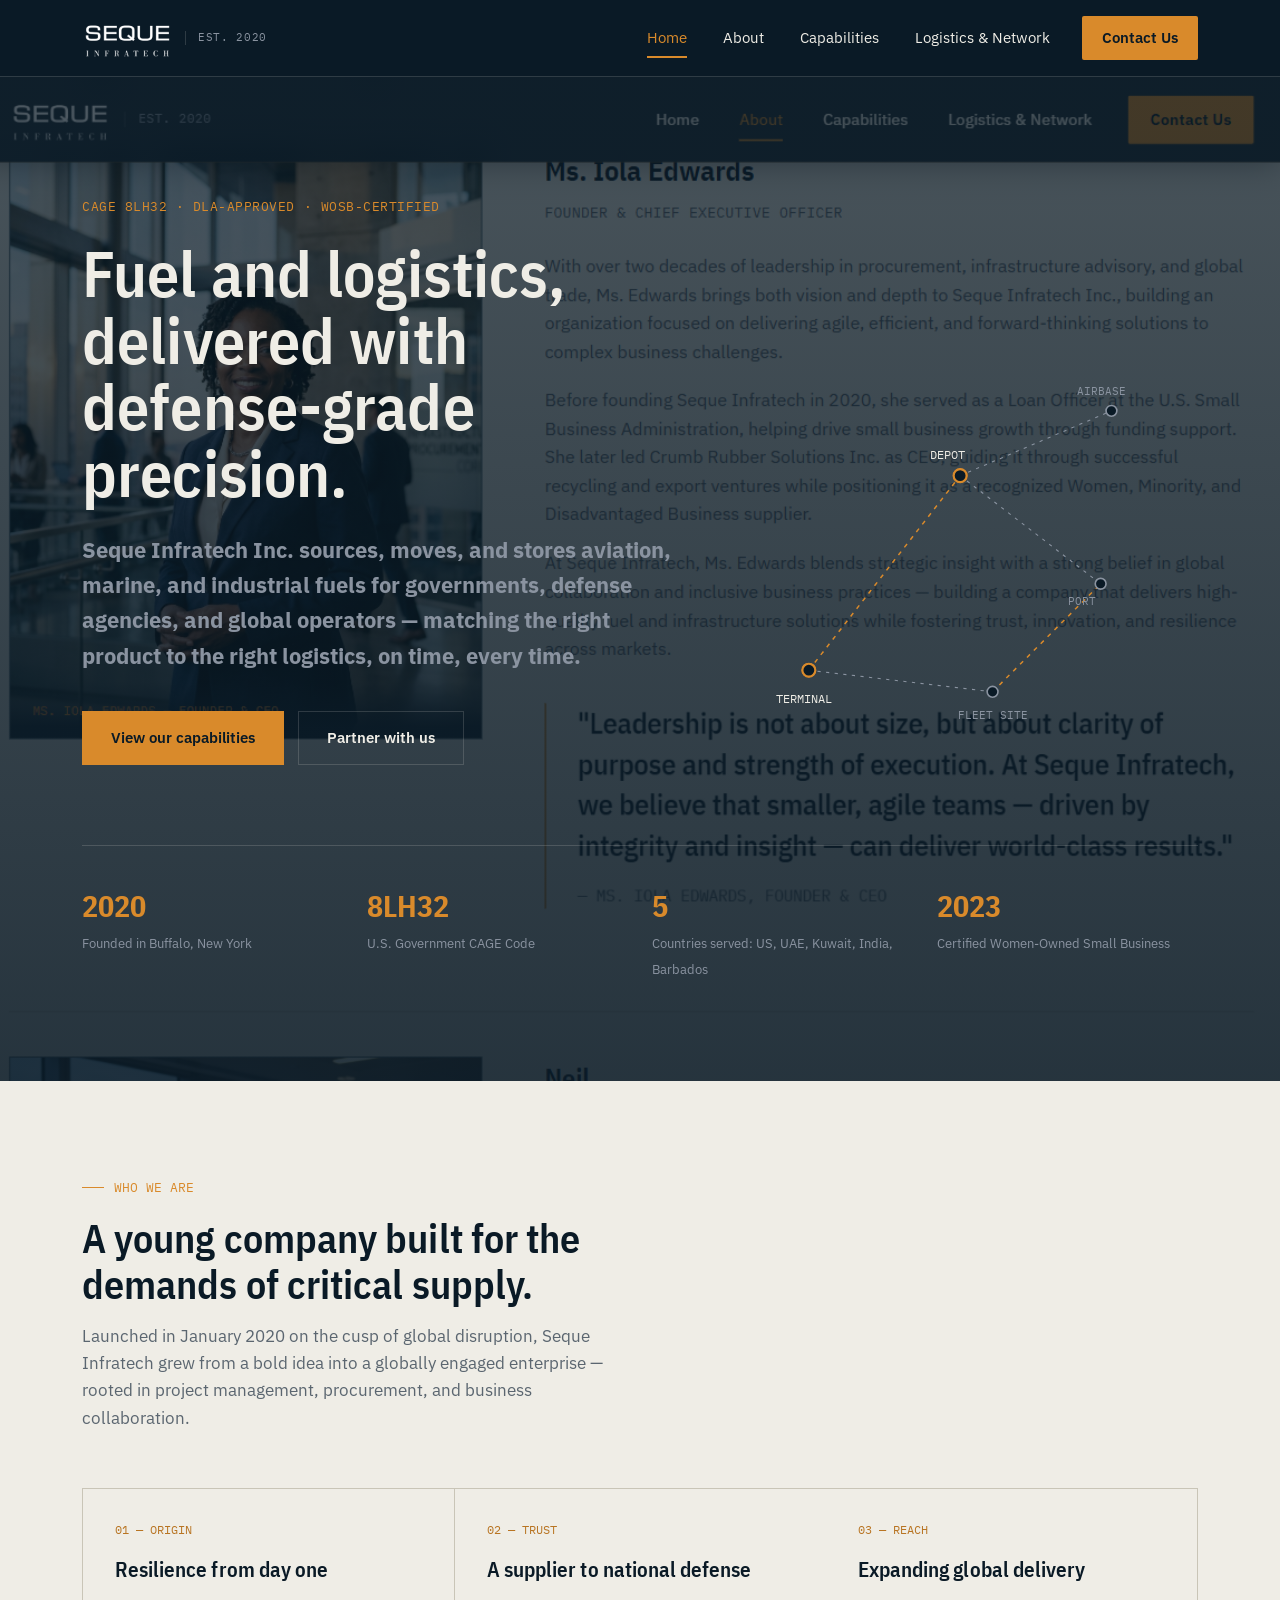
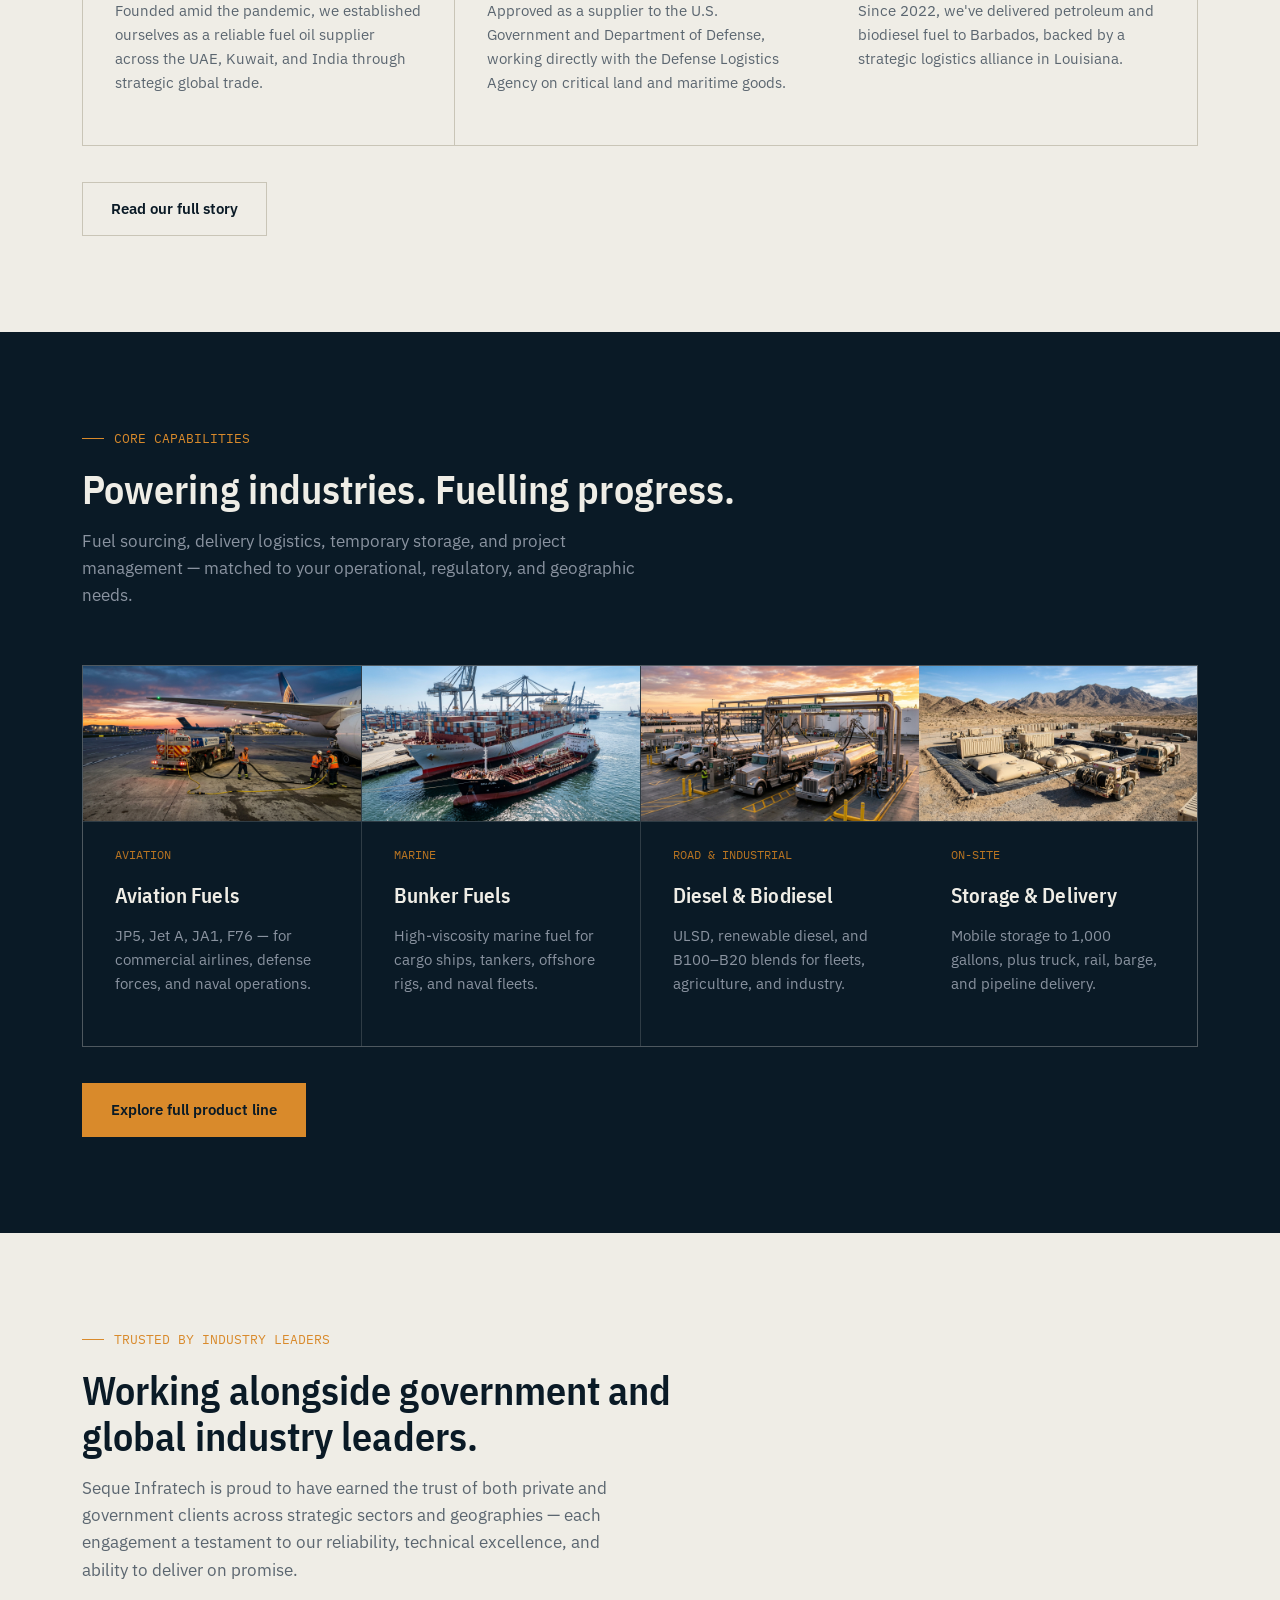
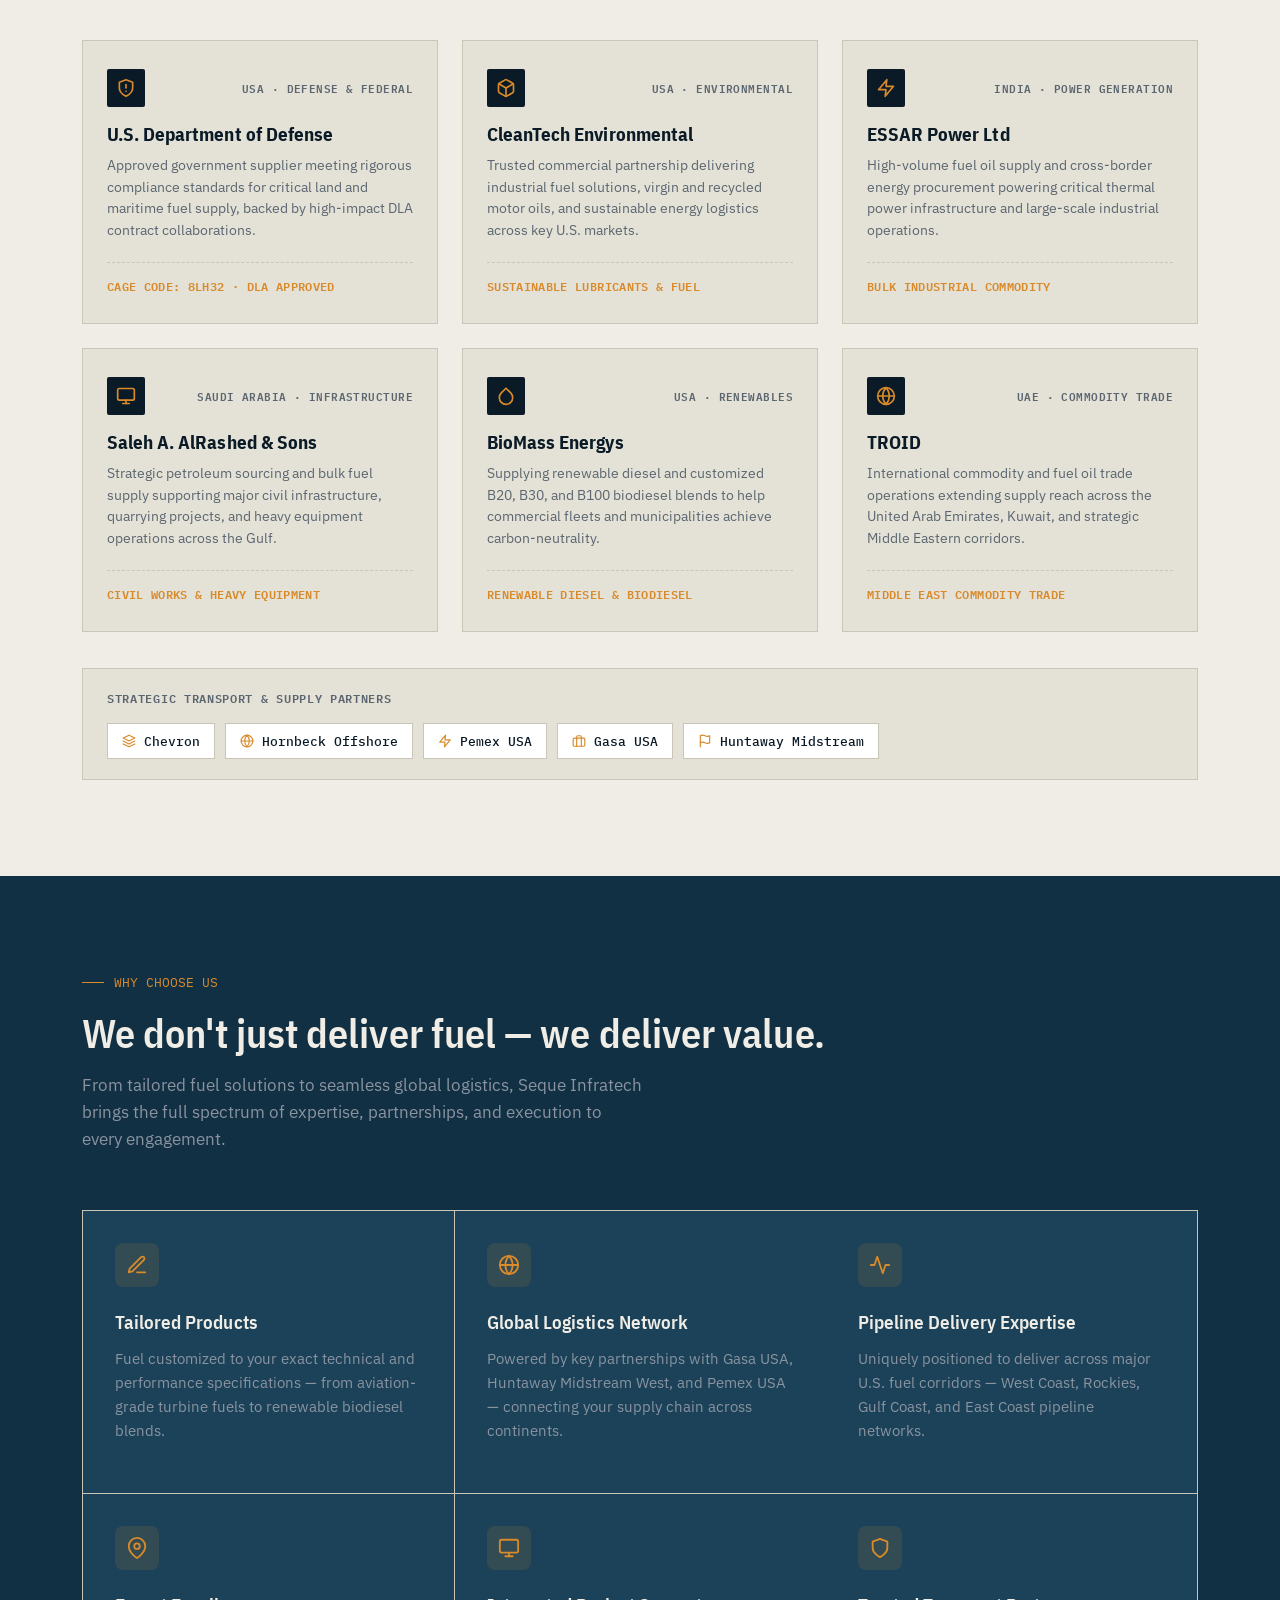
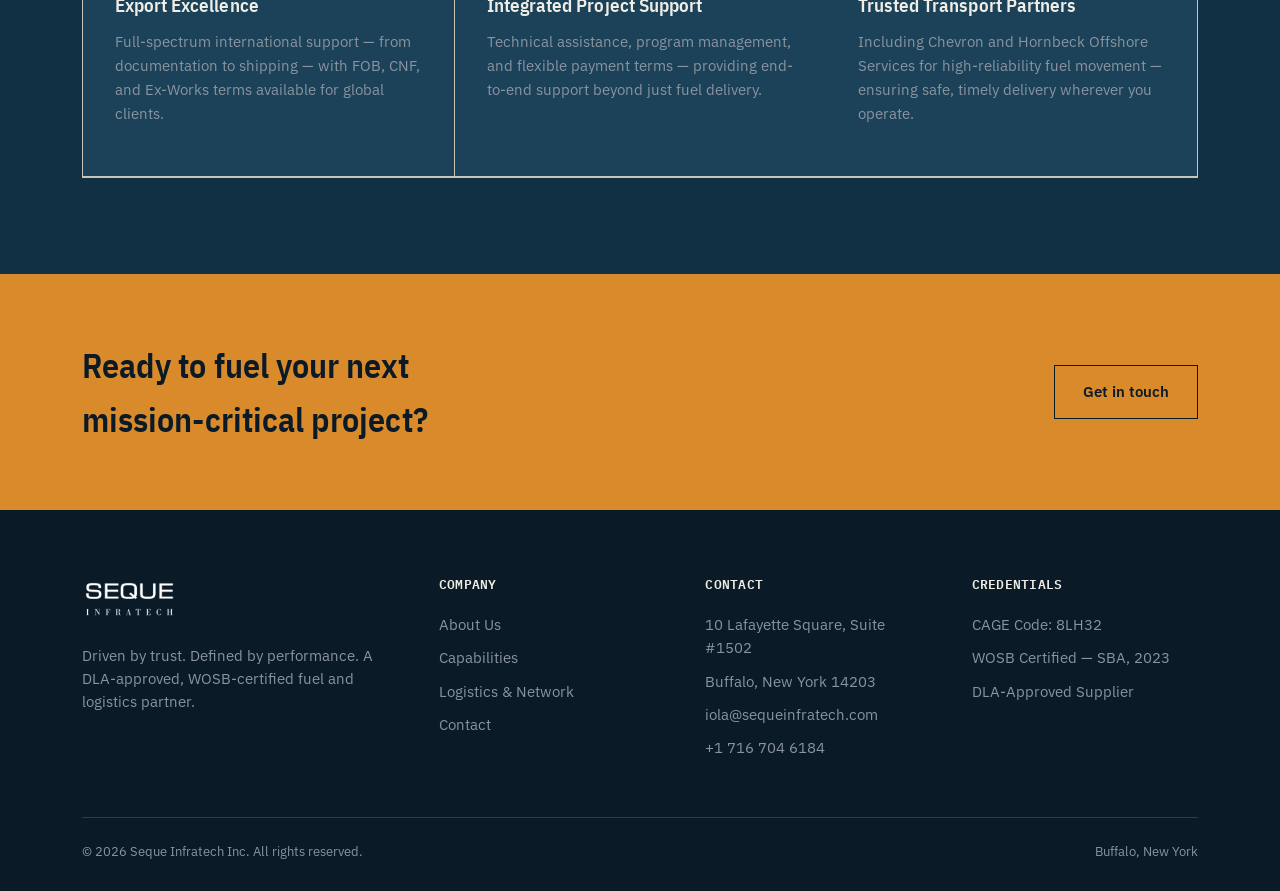
==== index.html @ 771eff85 "Enable audio on hero video by removing muted attribute" ====
<!DOCTYPE html>
<html lang="en">
<head>
<meta charset="UTF-8">
<meta name="viewport" content="width=device-width, initial-scale=1">
<title>Seque Infratech Inc. — Fuel, Logistics &amp; Infrastructure Solutions</title>
<meta name="description" content="Seque Infratech Inc. is a DLA-approved, WOSB-certified supplier of aviation, marine, and industrial fuel solutions with global delivery logistics.">
<link rel="preconnect" href="https://fonts.googleapis.com">
<link rel="preconnect" href="https://fonts.gstatic.com" crossorigin>
<link href="https://fonts.googleapis.com/css2?family=IBM+Plex+Sans:wght@400;500;600;700&family=IBM+Plex+Sans+Condensed:wght@500;600;700&family=IBM+Plex+Mono:wght@400;500&display=swap" rel="stylesheet">
<link rel="stylesheet" href="css/style.css">
</head>
<body>

<!-- Sticky Social Sidebar -->
<aside class="social-sidebar" aria-label="Social media links">
  <a href="https://www.facebook.com/sequeinfratech" class="social-btn social-fb" target="_blank" rel="noopener" aria-label="Facebook">
    <svg viewBox="0 0 24 24" xmlns="http://www.w3.org/2000/svg"><path d="M18 2h-3a5 5 0 0 0-5 5v3H7v4h3v8h4v-8h3l1-4h-4V7a1 1 0 0 1 1-1h3z"/></svg>
  </a>
  <a href="https://www.youtube.com/@sequeinfratech" class="social-btn social-yt" target="_blank" rel="noopener" aria-label="YouTube">
    <svg viewBox="0 0 24 24" xmlns="http://www.w3.org/2000/svg"><path d="M22.54 6.42a2.78 2.78 0 0 0-1.95-1.96C18.88 4 12 4 12 4s-6.88 0-8.59.46A2.78 2.78 0 0 0 1.46 6.42 29 29 0 0 0 1 12a29 29 0 0 0 .46 5.58 2.78 2.78 0 0 0 1.95 1.96C5.12 20 12 20 12 20s6.88 0 8.59-.46a2.78 2.78 0 0 0 1.95-1.96A29 29 0 0 0 23 12a29 29 0 0 0-.46-5.58z"/><polygon points="9.75 15.02 15.5 12 9.75 8.98 9.75 15.02" fill="#FF0000"/></svg>
  </a>
  <a href="https://www.instagram.com/sequeinfratech" class="social-btn social-ig" target="_blank" rel="noopener" aria-label="Instagram">
    <svg viewBox="0 0 24 24" xmlns="http://www.w3.org/2000/svg" fill="none" stroke="#fff" stroke-width="2" stroke-linecap="round" stroke-linejoin="round"><rect x="2" y="2" width="20" height="20" rx="5" ry="5" fill="transparent"/><path d="M16 11.37A4 4 0 1 1 12.63 8 4 4 0 0 1 16 11.37z"/><line x1="17.5" y1="6.5" x2="17.51" y2="6.5"/></svg>
  </a>
  <a href="https://www.linkedin.com/company/sequeinfratech" class="social-btn social-li" target="_blank" rel="noopener" aria-label="LinkedIn">
    <svg viewBox="0 0 24 24" xmlns="http://www.w3.org/2000/svg"><path d="M16 8a6 6 0 0 1 6 6v7h-4v-7a2 2 0 0 0-2-2 2 2 0 0 0-2 2v7h-4v-7a6 6 0 0 1 6-6z"/><rect x="2" y="9" width="4" height="12"/><circle cx="4" cy="4" r="2"/></svg>
  </a>
</aside>

<header class="site-header">
  <div class="wrap nav">
    <a href="index.html" class="brand">
      <img src="Logo-light.png" alt="Seque Infratech" class="brand-logo">
      <span class="sub">EST. 2020</span>
    </a>
    <nav class="nav-links">
      <a href="index.html" class="active">Home</a>
      <a href="about.html">About</a>
      <a href="capabilities.html">Capabilities</a>
      <a href="logistics.html">Logistics &amp; Network</a>
      <a href="contact.html" class="nav-cta">Contact Us</a>
    </nav>
    <button class="nav-toggle" aria-label="Toggle navigation"><span></span></button>
  </div>
</header>

<section class="hero">
  <!-- Hero Background Video -->
  <video class="hero-video" autoplay loop playsinline poster="screenshot.png">
    <source src="Video/Video2.mp4" type="video/mp4">
  </video>
  <div class="hero-overlay"></div>
  <div class="wrap hero-inner">
    <div>
      <div class="hero-kicker reveal">CAGE 8LH32 · DLA-APPROVED · WOSB-CERTIFIED</div>
      <h1 class="reveal">Fuel and logistics,<br>delivered with defense-grade precision.</h1>
      <p class="hero-lede reveal">Seque Infratech Inc. sources, moves, and stores aviation, marine, and industrial fuels for governments, defense agencies, and global operators — matching the right product to the right logistics, on time, every time.</p>
      <div class="hero-cta reveal">
        <a href="capabilities.html" class="btn btn-amber">View our capabilities</a>
        <a href="contact.html" class="btn btn-outline">Partner with us</a>
      </div>
    </div>
    <div class="hero-diagram reveal">
      <svg viewBox="0 0 420 380" fill="none" xmlns="http://www.w3.org/2000/svg">
        <line x1="60" y1="300" x2="200" y2="120" stroke="#D98A2B" stroke-width="1.4" stroke-dasharray="4 5"/>
        <line x1="200" y1="120" x2="340" y2="60" stroke="#8A93A0" stroke-width="1" stroke-dasharray="3 5"/>
        <line x1="200" y1="120" x2="330" y2="220" stroke="#8A93A0" stroke-width="1" stroke-dasharray="3 5"/>
        <line x1="60" y1="300" x2="230" y2="320" stroke="#8A93A0" stroke-width="1" stroke-dasharray="3 5"/>
        <line x1="230" y1="320" x2="330" y2="220" stroke="#D98A2B" stroke-width="1.4" stroke-dasharray="4 5"/>

        <circle cx="60" cy="300" r="6" fill="#0A1A26" stroke="#D98A2B" stroke-width="2"/>
        <circle cx="200" cy="120" r="6" fill="#0A1A26" stroke="#D98A2B" stroke-width="2"/>
        <circle cx="340" cy="60" r="5" fill="#0A1A26" stroke="#8A93A0" stroke-width="1.5"/>
        <circle cx="330" cy="220" r="5" fill="#0A1A26" stroke="#8A93A0" stroke-width="1.5"/>
        <circle cx="230" cy="320" r="5" fill="#0A1A26" stroke="#8A93A0" stroke-width="1.5"/>

        <text x="30" y="330" fill="#EFEDE6" font-family="IBM Plex Mono" font-size="11">TERMINAL</text>
        <text x="172" y="105" fill="#EFEDE6" font-family="IBM Plex Mono" font-size="11">DEPOT</text>
        <text x="308" y="45" fill="#8A93A0" font-family="IBM Plex Mono" font-size="10">AIRBASE</text>
        <text x="300" y="240" fill="#8A93A0" font-family="IBM Plex Mono" font-size="10">PORT</text>
        <text x="198" y="345" fill="#8A93A0" font-family="IBM Plex Mono" font-size="10">FLEET SITE</text>
      </svg>
    </div>
  </div>

  <div class="wrap">
    <div class="stat-strip">
      <div class="stat reveal"><b>2020</b><span>Founded in Buffalo, New York</span></div>
      <div class="stat reveal"><b>8LH32</b><span>U.S. Government CAGE Code</span></div>
      <div class="stat reveal"><b>5</b><span>Countries served: US, UAE, Kuwait, India, Barbados</span></div>
      <div class="stat reveal"><b>2023</b><span>Certified Women-Owned Small Business</span></div>
    </div>
  </div>
</section>

<section class="section">
  <div class="wrap">
    <div class="section-head">
      <div class="eyebrow">WHO WE ARE</div>
      <h2>A young company built for the demands of critical supply.</h2>
      <p>Launched in January 2020 on the cusp of global disruption, Seque Infratech grew from a bold idea into a globally engaged enterprise — rooted in project management, procurement, and business collaboration.</p>
    </div>
    <div class="grid cols-3">
      <div class="spec-card">
        <span class="tag">01 — ORIGIN</span>
        <h3>Resilience from day one</h3>
        <p>Founded amid the pandemic, we established ourselves as a reliable fuel oil supplier across the UAE, Kuwait, and India through strategic global trade.</p>
      </div>
      <div class="spec-card">
        <span class="tag">02 — TRUST</span>
        <h3>A supplier to national defense</h3>
        <p>Approved as a supplier to the U.S. Government and Department of Defense, working directly with the Defense Logistics Agency on critical land and maritime goods.</p>
      </div>
      <div class="spec-card">
        <span class="tag">03 — REACH</span>
        <h3>Expanding global delivery</h3>
        <p>Since 2022, we've delivered petroleum and biodiesel fuel to Barbados, backed by a strategic logistics alliance in Louisiana.</p>
      </div>
    </div>
    <div style="margin-top:36px;">
      <a href="about.html" class="btn btn-outline-dark">Read our full story</a>
    </div>
  </div>
</section>

<section class="section on-dark">
  <div class="wrap">
    <div class="section-head">
      <div class="eyebrow">CORE CAPABILITIES</div>
      <h2 style="white-space: nowrap;">Powering industries. Fuelling progress.</h2>
      <p>Fuel sourcing, delivery logistics, temporary storage, and project management — matched to your operational, regulatory, and geographic needs.</p>
    </div>
    <div class="grid cols-4" style="background:var(--line-dark); border-color:var(--line-dark);">
      <div class="spec-card" style="background:var(--ink);">
        <div class="card-media"><img src="images/fuel-aviation.jpg" alt="Aviation Fuels" loading="lazy"></div>
        <span class="tag">AVIATION</span>
        <h3 style="color:var(--paper);">Aviation Fuels</h3>
        <p style="color:var(--grey-light);">JP5, Jet A, JA1, F76 — for commercial airlines, defense forces, and naval operations.</p>
      </div>
      <div class="spec-card" style="background:var(--ink);">
        <div class="card-media"><img src="images/fuel-marine-bunker.jpg" alt="Bunker Fuels" loading="lazy"></div>
        <span class="tag">MARINE</span>
        <h3 style="color:var(--paper);">Bunker Fuels</h3>
        <p style="color:var(--grey-light);">High-viscosity marine fuel for cargo ships, tankers, offshore rigs, and naval fleets.</p>
      </div>
      <div class="spec-card" style="background:var(--ink);">
        <div class="card-media"><img src="images/fuel-diesel-fleet.jpg" alt="Diesel &amp; Biodiesel" loading="lazy"></div>
        <span class="tag">ROAD &amp; INDUSTRIAL</span>
        <h3 style="color:var(--paper);">Diesel &amp; Biodiesel</h3>
        <p style="color:var(--grey-light);">ULSD, renewable diesel, and B100–B20 blends for fleets, agriculture, and industry.</p>
      </div>
      <div class="spec-card" style="background:var(--ink);">
        <div class="card-media"><img src="images/fuel-temporary-storage.jpg" alt="Storage &amp; Delivery" loading="lazy"></div>
        <span class="tag">ON-SITE</span>
        <h3 style="color:var(--paper);">Storage &amp; Delivery</h3>
        <p style="color:var(--grey-light);">Mobile storage to 1,000 gallons, plus truck, rail, barge, and pipeline delivery.</p>
      </div>
    </div>
    <div style="margin-top:36px;">
      <a href="capabilities.html" class="btn btn-amber">Explore full product line</a>
    </div>
  </div>
</section>

<section class="section">
  <div class="wrap">
    <div class="section-head">
      <div class="eyebrow">TRUSTED BY INDUSTRY LEADERS</div>
      <h2>Working alongside government and global industry leaders.</h2>
      <p>Seque Infratech is proud to have earned the trust of both private and government clients across strategic sectors and geographies — each engagement a testament to our reliability, technical excellence, and ability to deliver on promise.</p>
    </div>

    <div class="client-grid">
      <!-- 1. U.S. Department of Defense -->
      <div class="client-card">
        <div class="client-card-top">
          <div class="client-icon" aria-hidden="true">
            <svg viewBox="0 0 24 24" fill="none" stroke="currentColor" stroke-width="2" stroke-linecap="round" stroke-linejoin="round"><path d="M12 22s8-4 8-10V5l-8-3-8 3v7c0 6 8 10 8 10z"/><path d="M12 8v4"/><path d="M12 16h.01"/></svg>
          </div>
          <span class="client-jurisdiction">USA · DEFENSE &amp; FEDERAL</span>
        </div>
        <h3>U.S. Department of Defense</h3>
        <p>Approved government supplier meeting rigorous compliance standards for critical land and maritime fuel supply, backed by high-impact DLA contract collaborations.</p>
        <div class="client-tag">CAGE CODE: 8LH32 · DLA APPROVED</div>
      </div>

      <!-- 2. CleanTech Environmental -->
      <div class="client-card">
        <div class="client-card-top">
          <div class="client-icon" aria-hidden="true">
            <svg viewBox="0 0 24 24" fill="none" stroke="currentColor" stroke-width="2" stroke-linecap="round" stroke-linejoin="round"><path d="M21 16V8a2 2 0 0 0-1-1.73l-7-4a2 2 0 0 0-2 0l-7 4A2 2 0 0 0 3 8v8a2 2 0 0 0 1 1.73l7 4a2 2 0 0 0 2 0l7-4A2 2 0 0 0 21 16z"/><polyline points="3.27 6.96 12 12.01 20.73 6.96"/><line x1="12" y1="22.08" x2="12" y2="12"/></svg>
          </div>
          <span class="client-jurisdiction">USA · ENVIRONMENTAL</span>
        </div>
        <h3>CleanTech Environmental</h3>
        <p>Trusted commercial partnership delivering industrial fuel solutions, virgin and recycled motor oils, and sustainable energy logistics across key U.S. markets.</p>
        <div class="client-tag">SUSTAINABLE LUBRICANTS &amp; FUEL</div>
      </div>

      <!-- 3. ESSAR Power Ltd -->
      <div class="client-card">
        <div class="client-card-top">
          <div class="client-icon" aria-hidden="true">
            <svg viewBox="0 0 24 24" fill="none" stroke="currentColor" stroke-width="2" stroke-linecap="round" stroke-linejoin="round"><polygon points="13 2 3 14 12 14 11 22 21 10 12 10 13 2"/></svg>
          </div>
          <span class="client-jurisdiction">INDIA · POWER GENERATION</span>
        </div>
        <h3>ESSAR Power Ltd</h3>
        <p>High-volume fuel oil supply and cross-border energy procurement powering critical thermal power infrastructure and large-scale industrial operations.</p>
        <div class="client-tag">BULK INDUSTRIAL COMMODITY</div>
      </div>

      <!-- 4. Saleh A. AlRashed & Sons Co. -->
      <div class="client-card">
        <div class="client-card-top">
          <div class="client-icon" aria-hidden="true">
            <svg viewBox="0 0 24 24" fill="none" stroke="currentColor" stroke-width="2" stroke-linecap="round" stroke-linejoin="round"><rect x="2" y="3" width="20" height="14" rx="2"/><line x1="8" y1="21" x2="16" y2="21"/><line x1="12" y1="17" x2="12" y2="21"/></svg>
          </div>
          <span class="client-jurisdiction">SAUDI ARABIA · INFRASTRUCTURE</span>
        </div>
        <h3>Saleh A. AlRashed &amp; Sons</h3>
        <p>Strategic petroleum sourcing and bulk fuel supply supporting major civil infrastructure, quarrying projects, and heavy equipment operations across the Gulf.</p>
        <div class="client-tag">CIVIL WORKS &amp; HEAVY EQUIPMENT</div>
      </div>

      <!-- 5. BioMass Energys -->
      <div class="client-card">
        <div class="client-card-top">
          <div class="client-icon" aria-hidden="true">
            <svg viewBox="0 0 24 24" fill="none" stroke="currentColor" stroke-width="2" stroke-linecap="round" stroke-linejoin="round"><path d="M12 2.69l5.66 5.66a8 8 0 1 1-11.31 0z"/></svg>
          </div>
          <span class="client-jurisdiction">USA · RENEWABLES</span>
        </div>
        <h3>BioMass Energys</h3>
        <p>Supplying renewable diesel and customized B20, B30, and B100 biodiesel blends to help commercial fleets and municipalities achieve carbon-neutrality.</p>
        <div class="client-tag">RENEWABLE DIESEL &amp; BIODIESEL</div>
      </div>

      <!-- 6. TROID -->
      <div class="client-card">
        <div class="client-card-top">
          <div class="client-icon" aria-hidden="true">
            <svg viewBox="0 0 24 24" fill="none" stroke="currentColor" stroke-width="2" stroke-linecap="round" stroke-linejoin="round"><circle cx="12" cy="12" r="10"/><line x1="2" y1="12" x2="22" y2="12"/><path d="M12 2a15.3 15.3 0 0 1 4 10 15.3 15.3 0 0 1-4 10 15.3 15.3 0 0 1-4-10 15.3 15.3 0 0 1 4-10z"/></svg>
          </div>
          <span class="client-jurisdiction">UAE · COMMODITY TRADE</span>
        </div>
        <h3>TROID</h3>
        <p>International commodity and fuel oil trade operations extending supply reach across the United Arab Emirates, Kuwait, and strategic Middle Eastern corridors.</p>
        <div class="client-tag">MIDDLE EAST COMMODITY TRADE</div>
      </div>
    </div>

    <!-- Transport & Supply Alliance Ribbon -->
    <div class="partner-strip">
      <span class="partner-strip-label">STRATEGIC TRANSPORT &amp; SUPPLY PARTNERS</span>
      <div class="partner-pill-row">
        <div class="partner-pill">
          <svg width="14" height="14" viewBox="0 0 24 24" fill="none" stroke="currentColor" stroke-width="2" stroke-linecap="round" stroke-linejoin="round"><polygon points="12 2 2 7 12 12 22 7 12 2"/><polyline points="2 17 12 22 22 17"/><polyline points="2 12 12 17 22 12"/></svg>
          <span>Chevron</span>
        </div>
        <div class="partner-pill">
          <svg width="14" height="14" viewBox="0 0 24 24" fill="none" stroke="currentColor" stroke-width="2" stroke-linecap="round" stroke-linejoin="round"><circle cx="12" cy="12" r="10"/><line x1="2" y1="12" x2="22" y2="12"/><path d="M12 2a15.3 15.3 0 0 1 4 10 15.3 15.3 0 0 1-4 10 15.3 15.3 0 0 1-4-10 15.3 15.3 0 0 1 4-10z"/></svg>
          <span>Hornbeck Offshore</span>
        </div>
        <div class="partner-pill">
          <svg width="14" height="14" viewBox="0 0 24 24" fill="none" stroke="currentColor" stroke-width="2" stroke-linecap="round" stroke-linejoin="round"><polygon points="13 2 3 14 12 14 11 22 21 10 12 10 13 2"/></svg>
          <span>Pemex USA</span>
        </div>
        <div class="partner-pill">
          <svg width="14" height="14" viewBox="0 0 24 24" fill="none" stroke="currentColor" stroke-width="2" stroke-linecap="round" stroke-linejoin="round"><rect x="2" y="7" width="20" height="14" rx="2"/><path d="M16 21V5a2 2 0 0 0-2-2h-4a2 2 0 0 0-2 2v16"/></svg>
          <span>Gasa USA</span>
        </div>
        <div class="partner-pill">
          <svg width="14" height="14" viewBox="0 0 24 24" fill="none" stroke="currentColor" stroke-width="2" stroke-linecap="round" stroke-linejoin="round"><path d="M4 15s1-1 4-1 5 2 8 2 4-1 4-1V3s-1 1-4 1-5-2-8-2-4 1-4 1z"/><line x1="4" y1="22" x2="4" y2="15"/></svg>
          <span>Huntaway Midstream</span>
        </div>
      </div>
    </div>
  </div>
</section>

<section class="section on-steel">
  <div class="wrap">
    <div class="section-head">
      <div class="eyebrow">WHY CHOOSE US</div>
      <h2 style="white-space: nowrap;">We don't just deliver fuel — we deliver value.</h2>
      <p>From tailored fuel solutions to seamless global logistics, Seque Infratech brings the full spectrum of expertise, partnerships, and execution to every engagement.</p>
    </div>
    <div class="grid cols-3">
      <div class="spec-card why-card">
        <div class="why-icon" aria-hidden="true">
          <svg viewBox="0 0 24 24" fill="none" stroke="currentColor" stroke-width="2" stroke-linecap="round" stroke-linejoin="round"><path d="M12 20h9"/><path d="M16.5 3.5a2.121 2.121 0 0 1 3 3L7 19l-4 1 1-4L16.5 3.5z"/></svg>
        </div>
        <h3>Tailored Products</h3>
        <p>Fuel customized to your exact technical and performance specifications — from aviation-grade turbine fuels to renewable biodiesel blends.</p>
      </div>
      <div class="spec-card why-card">
        <div class="why-icon" aria-hidden="true">
          <svg viewBox="0 0 24 24" fill="none" stroke="currentColor" stroke-width="2" stroke-linecap="round" stroke-linejoin="round"><circle cx="12" cy="12" r="10"/><line x1="2" y1="12" x2="22" y2="12"/><path d="M12 2a15.3 15.3 0 0 1 4 10 15.3 15.3 0 0 1-4 10 15.3 15.3 0 0 1-4-10 15.3 15.3 0 0 1 4-10z"/></svg>
        </div>
        <h3>Global Logistics Network</h3>
        <p>Powered by key partnerships with Gasa USA, Huntaway Midstream West, and Pemex USA — connecting your supply chain across continents.</p>
      </div>
      <div class="spec-card why-card">
        <div class="why-icon" aria-hidden="true">
          <svg viewBox="0 0 24 24" fill="none" stroke="currentColor" stroke-width="2" stroke-linecap="round" stroke-linejoin="round"><polyline points="22 12 18 12 15 21 9 3 6 12 2 12"/></svg>
        </div>
        <h3>Pipeline Delivery Expertise</h3>
        <p>Uniquely positioned to deliver across major U.S. fuel corridors — West Coast, Rockies, Gulf Coast, and East Coast pipeline networks.</p>
      </div>
      <div class="spec-card why-card">
        <div class="why-icon" aria-hidden="true">
          <svg viewBox="0 0 24 24" fill="none" stroke="currentColor" stroke-width="2" stroke-linecap="round" stroke-linejoin="round"><path d="M21 10c0 7-9 13-9 13s-9-6-9-13a9 9 0 0 1 18 0z"/><circle cx="12" cy="10" r="3"/></svg>
        </div>
        <h3>Export Excellence</h3>
        <p>Full-spectrum international support — from documentation to shipping — with FOB, CNF, and Ex-Works terms available for global clients.</p>
      </div>
      <div class="spec-card why-card">
        <div class="why-icon" aria-hidden="true">
          <svg viewBox="0 0 24 24" fill="none" stroke="currentColor" stroke-width="2" stroke-linecap="round" stroke-linejoin="round"><rect x="2" y="3" width="20" height="14" rx="2"/><path d="M8 21h8"/><path d="M12 17v4"/></svg>
        </div>
        <h3>Integrated Project Support</h3>
        <p>Technical assistance, program management, and flexible payment terms — providing end-to-end support beyond just fuel delivery.</p>
      </div>
      <div class="spec-card why-card">
        <div class="why-icon" aria-hidden="true">
          <svg viewBox="0 0 24 24" fill="none" stroke="currentColor" stroke-width="2" stroke-linecap="round" stroke-linejoin="round"><path d="M12 22s8-4 8-10V5l-8-3-8 3v7c0 6 8 10 8 10z"/></svg>
        </div>
        <h3>Trusted Transport Partners</h3>
        <p>Including Chevron and Hornbeck Offshore Services for high-reliability fuel movement — ensuring safe, timely delivery wherever you operate.</p>
      </div>
    </div>
  </div>
</section>

<section class="cta-band">
  <div class="wrap">
    <h2>Ready to fuel your next mission-critical project?</h2>
    <a href="contact.html" class="btn btn-outline-dark">Get in touch</a>
  </div>
</section>

<footer class="site-footer">
  <div class="wrap">
    <div class="footer-grid">
      <div>
        <a href="index.html" class="footer-brand" aria-label="Seque Infratech">
          <img src="Logo-light.png" alt="Seque Infratech Inc." class="footer-logo">
        </a>
        <p>Driven by trust. Defined by performance. A DLA-approved, WOSB-certified fuel and logistics partner.</p>
      </div>
      <div>
        <h4>COMPANY</h4>
        <ul>
          <li><a href="about.html">About Us</a></li>
          <li><a href="capabilities.html">Capabilities</a></li>
          <li><a href="logistics.html">Logistics &amp; Network</a></li>
          <li><a href="contact.html">Contact</a></li>
        </ul>
      </div>
      <div>
        <h4>CONTACT</h4>
        <ul>
          <li>10 Lafayette Square, Suite #1502</li>
          <li>Buffalo, New York 14203</li>
          <li><a href="mailto:iola@sequeinfratech.com">iola@sequeinfratech.com</a></li>
          <li><a href="tel:+17167046184">+1 716 704 6184</a></li>
        </ul>
      </div>
      <div>
        <h4>CREDENTIALS</h4>
        <ul>
          <li>CAGE Code: 8LH32</li>
          <li>WOSB Certified — SBA, 2023</li>
          <li>DLA-Approved Supplier</li>
        </ul>
      </div>
    </div>
    <div class="footer-bottom">
      <span>© 2026 Seque Infratech Inc. All rights reserved.</span>
      <span>Buffalo, New York</span>
    </div>
  </div>
</footer>

<script src="js/main.js"></script>
</body>
</html>
---- css/style.css ----
/* ============================================================
   SEQUE INFRATECH — shared stylesheet
   ============================================================ */

:root{
  --ink:        #0A1A26;
  --steel:      #123043;
  --steel-2:    #1B4258;
  --amber:      #D98A2B;
  --amber-dim:  #B87422;
  --paper:      #EFEDE6;
  --paper-2:    #E4E1D6;
  --line:       #C9C5B7;
  --line-dark:  rgba(239,237,230,0.16);
  --graphite:   #23282B;
  --grey:       #5B6670;
  --grey-light: #8A93A0;
  --white:      #FFFFFF;

  --font-head: "IBM Plex Sans Condensed", "Arial Narrow", sans-serif;
  --font-body: "IBM Plex Sans", -apple-system, "Segoe UI", sans-serif;
  --font-mono: "IBM Plex Mono", "Courier New", monospace;

  --maxw: 1180px;
}

*,*::before,*::after{ box-sizing:border-box; }
html{ scroll-behavior:smooth; }
body{
  margin:0;
  background:var(--paper);
  color:var(--graphite);
  font-family:var(--font-body);
  font-size:16px;
  line-height:1.6;
  -webkit-font-smoothing:antialiased;
}
img{ max-width:100%; display:block; }
a{ color:inherit; text-decoration:none; }
ul{ margin:0; padding:0; list-style:none; }
h1,h2,h3,h4{ margin:0; font-family:var(--font-head); font-weight:600; letter-spacing:0.002em; }
p{ margin:0; }

.wrap{ max-width:var(--maxw); margin:0 auto; padding:0 32px; }

:focus-visible{ outline:2px solid var(--amber); outline-offset:3px; }

@media (prefers-reduced-motion: reduce){
  *{ animation-duration:0.001ms !important; animation-iteration-count:1 !important; transition-duration:0.001ms !important; scroll-behavior:auto !important; }
  .reveal, .reveal-up, .reveal-left, .reveal-right, .reveal-scale, .page-hero-inner > *{
    opacity:1 !important; transform:none !important;
  }
}

/* ---------------- Header / nav ---------------- */
.site-header{
  position:sticky; top:0; z-index:100;
  background:var(--ink);
  border-bottom:1px solid var(--line-dark);
  transition:background .3s ease, border-color .3s ease, box-shadow .3s ease, backdrop-filter .3s ease;
}
.site-header.scrolled{
  background:rgba(10,26,38,0.92);
  backdrop-filter:blur(12px);
  -webkit-backdrop-filter:blur(12px);
  border-bottom-color:rgba(217,138,43,0.28);
  box-shadow:0 10px 30px -10px rgba(0,0,0,0.45);
}
.nav{
  display:flex; align-items:center; justify-content:space-between;
  height:76px;
}
.brand{
  display:flex; align-items:center; gap:12px;
  color:var(--paper);
  font-family:var(--font-head);
  transition:opacity .2s ease;
}
.brand:hover{ opacity:.95; }
.brand-logo{
  height:42px;
  width:auto;
  display:block;
  object-fit:contain;
  border-radius:0 !important;
  overflow:visible !important;
  clip-path:none !important;
  transition:transform .25s cubic-bezier(0.16,1,0.3,1), filter .25s ease;
}
.brand:hover .brand-logo{
  transform:scale(1.03);
  filter:drop-shadow(0 0 8px rgba(217,138,43,0.35));
}
.brand .mark{
  font-size:22px; font-weight:700; letter-spacing:0.01em;
}
.brand .sub{
  font-size:11px; color:var(--grey-light); font-family:var(--font-mono);
  letter-spacing:0.06em; padding-left:12px; border-left:1px solid var(--line-dark);
  line-height:1.2;
}
.nav-links{ display:flex; gap:4px; align-items:center; }
.nav-links a{
  position:relative;
  color:var(--paper); font-size:14.5px; padding:10px 16px;
  border-bottom:none;
  transition:color .2s ease;
}
.nav-links a::after{
  content:"";
  position:absolute; bottom:2px; left:16px; right:16px; height:2px;
  background:var(--amber);
  transform:scaleX(0);
  transform-origin:right;
  transition:transform .28s cubic-bezier(0.16,1,0.3,1);
}
.nav-links a:hover{ color:var(--amber); }
.nav-links a:hover::after,
.nav-links a.active::after{
  transform:scaleX(1);
  transform-origin:left;
}
.nav-links a.active{ color:var(--amber); }
.nav-cta{
  margin-left:12px; padding:10px 20px !important;
  background:var(--amber); color:var(--ink) !important;
  font-weight:600; border:none;
  border-radius:2px;
  transition:transform .25s cubic-bezier(0.16,1,0.3,1), box-shadow .25s cubic-bezier(0.16,1,0.3,1), background .2s ease !important;
}
.nav-cta::after{ display:none !important; }
.nav-cta:hover{
  background:#E6A24E; color:var(--ink) !important;
  transform:translateY(-2px);
  box-shadow:0 6px 20px rgba(217,138,43,0.4);
}
.nav-cta:active{ transform:translateY(0); }

.nav-toggle{
  display:none; background:none; border:none; color:var(--paper);
  width:32px; height:24px; position:relative; cursor:pointer;
}
.nav-toggle span, .nav-toggle::before, .nav-toggle::after{
  content:""; position:absolute; left:0; right:0; height:2px; background:var(--paper);
}
.nav-toggle::before{ top:0; }
.nav-toggle span{ top:11px; }
.nav-toggle::after{ bottom:0; }

@media (max-width:860px){
  .nav-links{
    position:fixed; top:76px; left:0; right:0; bottom:0;
    background:var(--ink); flex-direction:column; align-items:stretch;
    padding:12px 24px 40px; gap:0;
    transform:translateY(-8px); opacity:0; pointer-events:none;
    transition:opacity .18s ease, transform .18s ease;
  }
  .nav-links.open{ transform:translateY(0); opacity:1; pointer-events:auto; }
  .nav-links a{ padding:16px 4px; border-bottom:1px solid var(--line-dark); border-radius:0; }
  .nav-links a.active{ border-color:var(--line-dark); }
  .nav-cta{ margin-left:0; margin-top:14px; text-align:center; }
  .nav-toggle{ display:block; }
}

/* ---------------- Eyebrow / section heads ---------------- */
.eyebrow{
  font-family:var(--font-mono); font-size:12.5px; color:var(--amber);
  display:flex; align-items:center; gap:10px; margin-bottom:18px;
}
.eyebrow::before{ content:""; width:22px; height:1px; background:var(--amber); }

.section{ padding:96px 0; }
.section.tight{ padding:64px 0; }
.section-head{ max-width:640px; margin-bottom:56px; }
.section-head h2{ font-size:clamp(28px,3.4vw,40px); line-height:1.15; color:var(--ink); }
.section-head p{ margin-top:16px; color:var(--grey); font-size:17px; max-width:56ch; }

.on-dark{ background:var(--ink); color:var(--paper); }
.on-dark .section-head h2{ color:var(--paper); }
.on-dark .section-head p{ color:var(--grey-light); }

.on-steel{ background:var(--steel); color:var(--paper); }
.on-steel .section-head h2{ color:var(--paper); }
.on-steel .section-head p{ color:var(--grey-light); }

/* ---------------- Buttons ---------------- */
.btn{
  display:inline-flex; align-items:center; gap:10px;
  padding:14px 28px; font-family:var(--font-body); font-size:15px; font-weight:600;
  border:1px solid transparent; cursor:pointer;
  transition:transform .25s cubic-bezier(0.16,1,0.3,1), box-shadow .25s cubic-bezier(0.16,1,0.3,1), background .2s ease, color .2s ease, border-color .2s ease;
}
.btn:hover{ transform:translateY(-2px); }
.btn:active{ transform:translateY(0); }
.btn-amber{ background:var(--amber); color:var(--ink); }
.btn-amber:hover{ background:#E6A24E; box-shadow:0 8px 24px rgba(217,138,43,0.38); }
.btn-outline{ border-color:var(--line-dark); color:var(--paper); background:transparent; }
.btn-outline:hover{ border-color:var(--amber); color:var(--amber); box-shadow:0 8px 24px rgba(0,0,0,0.3); }
.btn-outline-dark{ border-color:var(--line); color:var(--ink); background:transparent; }
.btn-outline-dark:hover{ border-color:var(--ink); background:var(--ink); color:var(--paper); box-shadow:0 8px 20px rgba(10,26,38,0.2); }

/* ---------------- Hero (blueprint) ---------------- */
.hero{
  position:relative; background:var(--ink); color:var(--paper);
  overflow:hidden; padding:120px 0 100px;
  min-height:560px;
}
/* Background video */
.hero-video{
  position:absolute !important;
  top:0 !important; left:0 !important;
  width:100% !important; height:100% !important;
  object-fit:cover !important;
  z-index:0 !important;
  pointer-events:none !important;
  display:block !important;
}
/* Dark overlay to keep text readable over video */
.hero-overlay{
  position:absolute; inset:0;
  background:linear-gradient(180deg, rgba(10,26,38,0.72) 0%, rgba(10,26,38,0.88) 100%);
  z-index:1; pointer-events:none;
}
.hero::before{
  display:none !important;
  content:none !important;
}
.hero-inner{ position:relative; z-index:3; display:grid; grid-template-columns:1.15fr 0.85fr; gap:48px; align-items:end; }
.hero > .wrap{ position:relative; z-index:3; }
.hero-kicker{
  font-family:var(--font-mono); font-size:13px; color:var(--amber);
  letter-spacing:0.04em; margin-bottom:22px;
}
.hero h1{
  font-size:clamp(38px,5.6vw,64px); line-height:1.04; color:var(--paper);
  max-width:30ch;
}
.hero-lede{
  margin-top:26px; font-size:22px; font-weight:700; color:var(--grey-light); max-width:46ch; line-height:1.6;
}
.hero-cta{ display:flex; gap:14px; margin-top:38px; flex-wrap:wrap; }
.hero-diagram{ position:relative; }
.hero-diagram svg{ width:100%; height:auto; }
.hero-diagram svg line[stroke-dasharray]{
  stroke-dashoffset:0;
  animation:flowSignal 24s linear infinite;
}
.hero-diagram svg line[stroke="#D98A2B"]{
  animation:flowSignalAmber 14s linear infinite;
}
@keyframes flowSignal{
  to{ stroke-dashoffset:-180px; }
}
@keyframes flowSignalAmber{
  to{ stroke-dashoffset:-180px; }
}
.radar-pulse{
  animation:radarPing 2.8s cubic-bezier(0.2,0.8,0.4,1) infinite;
}
@keyframes radarPing{
  0%{ r:6px; opacity:0.85; stroke-width:2px; }
  70%{ r:24px; opacity:0.15; stroke-width:1px; }
  100%{ r:32px; opacity:0; stroke-width:0.5px; }
}

.stat-strip{
  border-top:1px solid var(--line-dark);
  margin-top:80px; padding-top:36px;
  display:grid; grid-template-columns:repeat(4,1fr); gap:24px;
}
.stat-strip .stat b{
  display:block; font-family:var(--font-head); font-size:clamp(22px,2.4vw,30px); color:var(--amber);
}
.stat-strip .stat span{ font-size:13px; color:var(--grey-light); }

@media (max-width:900px){
  .hero-inner{ grid-template-columns:1fr; }
  .hero-diagram{ display:none; }
  .stat-strip{ grid-template-columns:repeat(2,1fr); }
}

/* ---------------- Page hero (secondary pages) ---------------- */
.page-hero{
  position:relative; background:var(--ink); color:var(--paper);
  padding:76px 0 64px; overflow:hidden;
}
.page-hero::before{
  content:""; position:absolute; inset:0;
  background-image:linear-gradient(var(--line-dark) 1px, transparent 1px), linear-gradient(90deg, var(--line-dark) 1px, transparent 1px);
  background-size:56px 56px;
  mask-image:radial-gradient(ellipse at 85% 20%, black 5%, transparent 62%);
}
.page-hero-inner{ position:relative; max-width:760px; }
.page-hero-inner > *{
  opacity:0;
  transform:translateY(16px);
  animation:heroFadeIn .75s cubic-bezier(0.16,1,0.3,1) forwards;
}
.page-hero-inner .breadcrumb{ animation-delay:.05s; }
.page-hero-inner h1{ animation-delay:.15s; }
.page-hero-inner p{ animation-delay:.25s; }
@keyframes heroFadeIn{
  to{ opacity:1; transform:translateY(0); }
}
.page-hero h1{ font-size:clamp(32px,4.6vw,50px); color:var(--paper); line-height:1.08; }
.page-hero p{ margin-top:18px; font-size:18px; color:var(--grey-light); max-width:60ch; }
.breadcrumb{
  font-family:var(--font-mono); font-size:12.5px; color:var(--grey-light);
  margin-bottom:20px; display:flex; gap:8px; align-items:center;
}
.breadcrumb .amber{ color:var(--amber); }

/* ---------------- Timeline (real chronology) ---------------- */
.timeline{ position:relative; padding-left:36px; }
.timeline::before{ content:""; position:absolute; left:6px; top:6px; bottom:6px; width:1px; background:var(--line); }
.tl-item{
  position:relative; padding-bottom:52px;
  transition:transform .25s cubic-bezier(0.16,1,0.3,1);
}
.tl-item:last-child{ padding-bottom:0; }
.tl-item::before{
  content:""; position:absolute; left:-36px; top:4px; width:13px; height:13px;
  background:var(--paper); border:2px solid var(--amber);
  transition:transform .25s ease, background .25s ease, box-shadow .25s ease;
}
.tl-item:hover::before{
  transform:scale(1.35);
  background:var(--amber);
  box-shadow:0 0 12px rgba(217,138,43,0.6);
}
.tl-item:hover .tl-year{ color:var(--amber); }
.tl-year{ font-family:var(--font-mono); color:var(--amber-dim); font-size:14px; margin-bottom:8px; transition:color .2s ease; }
.tl-item h3{ font-size:22px; color:var(--ink); margin-bottom:10px; }
.tl-item p{ color:var(--grey); max-width:64ch; font-size:16px; }

/* ---------------- Journey grid (timeline + image) ---------------- */
.journey-grid{
  display:grid;
  grid-template-columns:1fr 400px;
  gap:64px;
  align-items:start;
}
.journey-img-wrap{
  position:sticky;
  top:100px;
  border-radius:4px;
  overflow:hidden;
  box-shadow:0 20px 60px rgba(0,0,0,0.15);
}
.journey-img{
  width:100%;
  height:100%;
  object-fit:cover;
  display:block;
  aspect-ratio:3/4;
  transition:transform .6s cubic-bezier(0.16,1,0.3,1);
}
.journey-img-wrap:hover .journey-img{ transform:scale(1.03); }
@media(max-width:900px){
  .journey-grid{ grid-template-columns:1fr; }
  .journey-img-wrap{ position:static; max-height:400px; aspect-ratio:16/9; }
  .journey-img{ aspect-ratio:16/9; }
}

/* ---------------- Cards / spec sheets ---------------- */
.grid{ display:grid; gap:1px; background:var(--line); border:1px solid var(--line); }
.grid.cols-2{ grid-template-columns:repeat(2,1fr); }
.grid.cols-3{ grid-template-columns:repeat(3,1fr); }
.grid.cols-4{ grid-template-columns:repeat(4,1fr); }
@media (max-width:900px){ .grid.cols-3,.grid.cols-4{ grid-template-columns:repeat(2,1fr); } }
@media (max-width:600px){ .grid.cols-2,.grid.cols-3,.grid.cols-4{ grid-template-columns:1fr; } }

.spec-card{
  background:var(--paper); padding:32px;
  transition:transform .3s cubic-bezier(0.16,1,0.3,1), box-shadow .3s cubic-bezier(0.16,1,0.3,1), background .25s ease;
  position:relative;
}
.spec-card:hover{
  transform:translateY(-5px);
  box-shadow:0 18px 36px rgba(10,26,38,0.08);
  z-index:2;
}
.spec-card .tag{
  font-family:var(--font-mono); font-size:11.5px; color:var(--amber-dim);
  margin-bottom:14px; display:block;
  transition:color .25s ease, transform .25s ease;
}
.spec-card:hover .tag{ color:var(--amber); transform:translateX(2px); }
.spec-card h3{ font-size:21px; color:var(--ink); margin-bottom:12px; }
.spec-card p{ color:var(--grey); font-size:15px; margin-bottom:18px; }
.spec-list{ display:flex; flex-direction:column; gap:0; border-top:1px solid var(--line); }
.spec-list li{
  display:flex; justify-content:space-between; gap:16px;
  padding:11px 0; border-bottom:1px solid var(--line);
  font-size:14.5px;
}
.spec-list li .code{ font-family:var(--font-mono); color:var(--ink); font-weight:600; white-space:nowrap; }
.spec-list li .desc{ color:var(--grey); text-align:right; }
.spec-card .apps{
  margin-top:18px; font-size:13px; color:var(--grey-light);
  font-family:var(--font-mono);
}
.spec-card .apps b{ color:var(--grey); font-family:var(--font-body); font-weight:600; }

/* ---------------- Checklist (why choose us) ---------------- */
.checklist{ border-top:1px solid var(--line-dark); }
.checklist li{
  display:grid; grid-template-columns:64px 1fr; gap:22px;
  padding:28px 0; border-bottom:1px solid var(--line-dark);
  transition:transform .25s cubic-bezier(0.16,1,0.3,1);
}
.checklist li:hover{ transform:translateX(8px); }
.checklist li .num{
  font-family:var(--font-mono); color:var(--amber); font-size:15px; padding-top:2px;
  transition:text-shadow .25s ease;
}
.checklist li:hover .num{ text-shadow:0 0 10px rgba(217,138,43,0.5); }
.checklist li h3{ font-size:19px; color:var(--paper); margin-bottom:8px; }
.checklist li p{ color:var(--grey-light); font-size:15.5px; max-width:60ch; }

/* ---------------- Why Choose section icons ---------------- */
.why-card{ display:flex; flex-direction:column; gap:0; }
.why-icon{
  width:44px; height:44px; margin-bottom:20px;
  background:rgba(217,138,43,0.12); border-radius:8px;
  display:flex; align-items:center; justify-content:center;
  transition:background .25s ease;
}
.why-icon svg{ width:22px; height:22px; stroke:var(--amber); }
.why-card:hover .why-icon{ background:rgba(217,138,43,0.22); }
.why-card h3{ font-size:19px; color:var(--ink); margin-bottom:10px; }
.why-card p{ color:var(--grey); font-size:15px; }
.on-steel .spec-card.why-card{ background:var(--steel-2) !important; }
.on-steel .why-card h3{ color:var(--paper) !important; }
.on-steel .why-card p{ color:var(--grey-light) !important; }

/* ---------------- Delivery modes ---------------- */
.mode-row{
  display:grid; grid-template-columns:220px 1fr; gap:24px;
  padding:22px 0; border-bottom:1px solid var(--line);
  align-items:baseline;
  transition:transform .25s cubic-bezier(0.16,1,0.3,1), padding-left .25s ease;
}
.mode-row:hover{ transform:translateX(8px); padding-left:4px; }
.mode-row:hover .mode-name{ color:var(--amber-dim); }
.mode-row:first-child{ border-top:1px solid var(--line); }
.mode-row .mode-name{ font-family:var(--font-head); font-size:18px; color:var(--ink); font-weight:600; transition:color .2s ease; }
.mode-row .mode-desc{ color:var(--grey); font-size:15px; }
@media (max-width:640px){ .mode-row{ grid-template-columns:1fr; gap:6px; } }

/* ---------------- Quote block ---------------- */
.quote-block{
  border-left:2px solid var(--amber); padding-left:28px;
  margin:36px 0;
}
.quote-block p{ font-family:var(--font-head); font-size:clamp(20px,2.4vw,26px); line-height:1.4; color:var(--ink); font-weight:500; }
.quote-block cite{ display:block; margin-top:16px; font-style:normal; font-size:14px; color:var(--grey); font-family:var(--font-mono); }

.on-dark .quote-block p{ color:var(--paper); }

/* ---------------- Monogram (leadership placeholder) ---------------- */
.monogram{
  width:100%; aspect-ratio:4/5; background:var(--steel);
  position:relative; overflow:hidden;
  display:flex; align-items:center; justify-content:center;
  border:1px solid var(--line-dark);
}
.monogram::before{
  content:""; position:absolute; inset:0;
  background-image:linear-gradient(var(--line-dark) 1px, transparent 1px), linear-gradient(90deg, var(--line-dark) 1px, transparent 1px);
  background-size:28px 28px;
}
.monogram .letters{
  position:relative; font-family:var(--font-head); font-size:96px; font-weight:700;
  color:var(--paper); letter-spacing:-0.02em;
}
.monogram .caption{
  position:absolute; bottom:22px; left:22px; right:22px;
  font-family:var(--font-mono); font-size:11.5px; color:var(--grey-light);
}

/* ---------------- Client & Partner Showcase ---------------- */
.client-grid{
  display:grid; grid-template-columns:repeat(3, 1fr); gap:24px;
  margin-bottom:36px;
}
.client-card{
  background:var(--paper-2); border:1px solid var(--line);
  padding:28px 24px; display:flex; flex-direction:column;
  transition:all .25s cubic-bezier(0.16,1,0.3,1);
  position:relative;
}
.client-card:hover{
  background:var(--white);
  border-color:var(--amber);
  transform:translateY(-3px);
  box-shadow:0 12px 28px rgba(10,26,38,0.08);
}
.client-card-top{
  display:flex; align-items:center; justify-content:space-between;
  margin-bottom:16px;
}
.client-icon{
  width:38px; height:38px; background:var(--ink); color:var(--amber);
  display:flex; align-items:center; justify-content:center;
  border-radius:2px; flex-shrink:0;
}
.client-icon svg{ width:20px; height:20px; }
.client-jurisdiction{
  font-family:var(--font-mono); font-size:11px; font-weight:600;
  color:var(--grey); letter-spacing:0.04em; text-transform:uppercase;
}
.client-card h3{
  font-family:var(--font-head); font-size:19px; font-weight:700;
  color:var(--ink); margin-bottom:8px; line-height:1.25;
}
.client-card p{
  font-size:14px; line-height:1.55; color:var(--grey);
  margin-bottom:20px; flex-grow:1;
}
.client-tag{
  font-family:var(--font-mono); font-size:11.5px; font-weight:600;
  color:var(--amber); letter-spacing:0.03em;
  padding-top:14px; border-top:1px dashed var(--line);
}
.on-dark .client-card{
  background:rgba(255,255,255,0.03); border-color:var(--line-dark);
}
.on-dark .client-card:hover{
  background:rgba(255,255,255,0.06); border-color:var(--amber);
}
.on-dark .client-card h3{ color:var(--paper); }
.on-dark .client-card p{ color:var(--grey-light); }
.on-dark .client-jurisdiction{ color:var(--grey-light); }
.on-dark .client-tag{ border-top-color:var(--line-dark); }

.partner-strip{
  border:1px solid var(--line); background:var(--paper-2);
  padding:20px 24px; display:flex; align-items:center;
  justify-content:space-between; flex-wrap:wrap; gap:16px;
}
.partner-strip-label{
  font-family:var(--font-mono); font-size:11.5px; font-weight:600;
  color:var(--grey); letter-spacing:0.06em; text-transform:uppercase;
}
.partner-pill-row{
  display:flex; align-items:center; flex-wrap:wrap; gap:10px;
}
.partner-pill{
  display:inline-flex; align-items:center; gap:8px;
  background:var(--white); border:1px solid var(--line);
  padding:7px 14px; font-family:var(--font-mono); font-size:12.5px;
  font-weight:500; color:var(--ink);
  transition:border-color .2s ease, transform .2s ease;
}
.partner-pill:hover{
  border-color:var(--amber); color:var(--ink); transform:translateY(-1px);
}
.partner-pill svg{ color:var(--amber); }

.on-dark .partner-strip{
  background:rgba(255,255,255,0.02); border-color:var(--line-dark);
}
.on-dark .partner-strip-label{ color:var(--grey-light); }
.on-dark .partner-pill{
  background:rgba(255,255,255,0.05); border-color:var(--line-dark); color:var(--paper);
}
.on-dark .partner-pill:hover{ border-color:var(--amber); }

@media (max-width:1024px){
  .client-grid{ grid-template-columns:repeat(2, 1fr); }
}
@media (max-width:640px){
  .client-grid{ grid-template-columns:1fr; }
  .partner-strip{ flex-direction:column; align-items:flex-start; }
}

/* ---------------- CTA band ---------------- */
.cta-band{
  background:var(--amber); color:var(--ink);
  padding:64px 0;
}
.cta-band .wrap{ display:flex; justify-content:space-between; align-items:center; gap:24px; flex-wrap:wrap; }
.cta-band h2{ font-size:clamp(24px,3vw,34px); max-width:20ch; }
.cta-band .btn-outline-dark{ border-color:var(--ink); }

/* ---------------- Contact ---------------- */
.contact-grid{ display:grid; grid-template-columns:0.9fr 1.1fr; gap:64px; }
@media (max-width:860px){ .contact-grid{ grid-template-columns:1fr; } }
.contact-detail{ padding:26px 0; border-bottom:1px solid var(--line); }
.contact-detail .label{ font-family:var(--font-mono); font-size:12px; color:var(--amber-dim); margin-bottom:8px; display:block; }
.contact-detail .value{ font-size:19px; color:var(--ink); font-family:var(--font-head); }

.field{ margin-bottom:22px; }
.field label{ display:block; font-size:13px; font-family:var(--font-mono); color:var(--grey); margin-bottom:8px; }
.field input, .field textarea{
  width:100%; border:1px solid var(--line); background:var(--white);
  padding:13px 14px; font-family:var(--font-body); font-size:15px; color:var(--graphite);
  transition:border-color .25s ease, box-shadow .25s ease;
}
.field input:focus, .field textarea:focus{
  border-color:var(--amber); outline:none;
  box-shadow:0 0 0 3px rgba(217,138,43,0.2);
}
.field textarea{ resize:vertical; min-height:120px; }

.map-figure{
  border:1px solid var(--line); padding:0; background:var(--ink);
  overflow:hidden; transition:border-color .2s ease, box-shadow .2s ease;
}
.map-frame{
  position:relative; width:100%; aspect-ratio:16/10;
  border:1px solid var(--line); background:var(--steel);
  box-shadow:0 4px 16px rgba(10,26,38,0.08);
  transition:border-color .2s ease, box-shadow .2s ease;
}
.map-frame:hover{
  border-color:var(--amber);
  box-shadow:0 8px 24px rgba(217,138,43,0.18);
}
.map-figure svg{ width:100%; height:auto; display:block; }
.map-figure svg circle[stroke="#D98A2B"][r="16"]{
  transform-origin:200px 129px;
  animation:mapPulse 3s ease-out infinite;
}
.map-figure svg circle[stroke="#D98A2B"][r="26"]{
  transform-origin:200px 129px;
  animation:mapPulse 3s ease-out infinite 1.5s;
}
@keyframes mapPulse{
  0%{ transform:scale(0.7); opacity:0.7; }
  50%{ opacity:0.35; }
  100%{ transform:scale(1.35); opacity:0; }
}

/* ---------------- Footer ---------------- */
.site-footer{ background:var(--ink); color:var(--grey-light); padding:64px 0 28px; }
.footer-brand{ display:inline-block; margin-bottom:18px; transition:opacity .2s ease; }
.footer-brand:hover{ opacity:.95; }
.footer-logo{
  height:44px; width:auto; display:block; object-fit:contain;
  border-radius:0 !important;
  overflow:visible !important;
  clip-path:none !important;
  transition:transform .25s cubic-bezier(0.16,1,0.3,1), filter .25s ease;
}
.footer-brand:hover .footer-logo{
  transform:scale(1.03);
  filter:drop-shadow(0 0 8px rgba(217,138,43,0.35));
}
.footer-grid{ display:grid; grid-template-columns:1.4fr 1fr 1fr 1fr; gap:40px; padding-bottom:48px; border-bottom:1px solid var(--line-dark); }
.footer-grid h4{ color:var(--paper); font-size:13px; font-family:var(--font-mono); margin-bottom:18px; letter-spacing:.02em; }
.footer-grid p{ font-size:14.5px; max-width:34ch; }
.footer-grid ul li{ margin-bottom:10px; font-size:14.5px; }
.footer-grid ul li a:hover{ color:var(--amber); }
.footer-bottom{ display:flex; justify-content:space-between; padding-top:24px; font-size:13px; flex-wrap:wrap; gap:10px; }
@media (max-width:860px){ .footer-grid{ grid-template-columns:1fr 1fr; } }
@media (max-width:560px){ .footer-grid{ grid-template-columns:1fr; } }

/* ---------------- Smooth Reveal Animations ---------------- */
.reveal, .reveal-up{
  opacity:0;
  transform:translateY(22px);
  transition:opacity .7s cubic-bezier(0.16,1,0.3,1), transform .7s cubic-bezier(0.16,1,0.3,1);
  will-change:opacity, transform;
}
.reveal-left{
  opacity:0;
  transform:translateX(-26px);
  transition:opacity .7s cubic-bezier(0.16,1,0.3,1), transform .7s cubic-bezier(0.16,1,0.3,1);
  will-change:opacity, transform;
}
.reveal-right{
  opacity:0;
  transform:translateX(26px);
  transition:opacity .7s cubic-bezier(0.16,1,0.3,1), transform .7s cubic-bezier(0.16,1,0.3,1);
  will-change:opacity, transform;
}
.reveal-scale{
  opacity:0;
  transform:scale(0.96);
  transition:opacity .7s cubic-bezier(0.16,1,0.3,1), transform .7s cubic-bezier(0.16,1,0.3,1);
  will-change:opacity, transform;
}
.reveal.in, .reveal-up.in, .reveal-left.in, .reveal-right.in, .reveal-scale.in{
  opacity:1;
  transform:translate(0) scale(1);
}

/* ---------------- Capabilities Category Filters ---------------- */
.filter-bar{
  display:flex; gap:10px; flex-wrap:wrap; margin-bottom:36px;
  padding-bottom:18px; border-bottom:1px solid var(--line);
}
.filter-btn{
  background:var(--paper-2); border:1px solid var(--line);
  color:var(--graphite); font-family:var(--font-mono); font-size:12.5px;
  padding:9px 18px; cursor:pointer;
  transition:all .2s cubic-bezier(0.16,1,0.3,1);
  letter-spacing:0.02em;
  border-radius:2px;
}
.filter-btn:hover{
  border-color:var(--amber); color:var(--ink);
  background:var(--white);
  transform:translateY(-1px);
  box-shadow:0 4px 12px rgba(10,26,38,0.06);
}
.filter-btn.active{
  background:var(--ink); color:var(--paper); border-color:var(--ink);
  font-weight:600;
  box-shadow:0 2px 8px rgba(10,26,38,0.18);
}
.filter-btn.active:hover{
  background:var(--ink); color:var(--amber); border-color:var(--amber);
  transform:none;
}
.card-quote-btn{
  display:inline-flex; align-items:center; gap:6px;
  margin-top:20px; font-family:var(--font-mono); font-size:12px;
  color:var(--amber-dim); font-weight:600; letter-spacing:0.02em;
  transition:all .2s ease;
}
.card-quote-btn:hover{
  color:var(--ink); transform:translateX(4px);
}

/* ---------------- Pipeline Corridor Badges ---------------- */
.corridor-strip{
  display:grid; grid-template-columns:repeat(4,1fr); gap:16px; margin-top:24px;
}
@media (max-width:768px){
  .corridor-strip{ grid-template-columns:repeat(2,1fr); }
}
.corridor-badge{
  background:var(--paper); border:1px solid var(--line);
  padding:18px 20px; transition:transform .25s cubic-bezier(0.16,1,0.3,1), border-color .25s ease, box-shadow .25s ease;
}
.corridor-badge:hover{
  border-color:var(--amber); transform:translateY(-2px);
  box-shadow:0 8px 20px rgba(10,26,38,0.06);
}
.corridor-badge .region{
  font-family:var(--font-mono); font-size:11px; color:var(--amber-dim); display:block; margin-bottom:6px;
}
.corridor-badge .name{
  font-family:var(--font-head); font-size:16px; color:var(--ink); font-weight:600;
}

/* ---------------- Event & Engagement Cards ---------------- */
.event-grid{
  display:grid; grid-template-columns:repeat(2,1fr); gap:32px; margin-top:36px;
}
@media (max-width:768px){
  .event-grid{ grid-template-columns:1fr; }
}
.event-card{
  background:var(--paper); border:1px solid var(--line);
  padding:32px;
  transition:transform .3s cubic-bezier(0.16,1,0.3,1), box-shadow .3s cubic-bezier(0.16,1,0.3,1), border-color .3s ease;
  position:relative;
}
.event-card:hover{
  transform:translateY(-4px); box-shadow:0 18px 36px rgba(10,26,38,0.08); border-color:var(--amber);
}
.event-media-box{
  width:100%; aspect-ratio:16/9; background:var(--steel);
  border:1px solid var(--line-dark); margin-bottom:22px;
  display:flex; flex-direction:column; align-items:center; justify-content:center;
  color:var(--paper); position:relative; overflow:hidden;
}
.event-media-box::before{
  content:""; position:absolute; inset:0;
  background-image:linear-gradient(var(--line-dark) 1px, transparent 1px), linear-gradient(90deg, var(--line-dark) 1px, transparent 1px);
  background-size:24px 24px;
}
.event-media-box .event-badge{
  position:relative; font-family:var(--font-mono); font-size:12px; color:var(--amber);
  background:rgba(10,26,38,0.88); padding:6px 14px; border:1px solid var(--line-dark);
  letter-spacing:0.04em;
}
.event-tag{
  font-family:var(--font-mono); font-size:11.5px; color:var(--amber-dim);
  display:block; margin-bottom:10px;
}
.event-card h3{
  font-size:22px; color:var(--ink); margin-bottom:12px;
}
.event-card p{
  color:var(--grey); font-size:15px; line-height:1.6;
}

/* ---------------- Media & Card Image Enhancements ---------------- */
.card-media{
  position:relative; overflow:hidden;
  aspect-ratio:16/9; background:var(--ink);
  margin:-32px -32px 24px -32px; width:calc(100% + 64px);
  border-bottom:1px solid var(--line);
}
.card-media img{
  width:100%; height:100%; object-fit:cover; display:block;
  transition:transform .5s cubic-bezier(0.16,1,0.3,1);
}
.spec-card:hover .card-media img{
  transform:scale(1.06);
}
.on-dark .card-media{
  border-bottom-color:var(--line-dark);
}

.monogram img.monogram-img{
  position:absolute; inset:0; width:100%; height:100%; object-fit:cover;
  z-index:1; transition:transform .5s cubic-bezier(0.16,1,0.3,1);
}
.monogram:hover img.monogram-img{
  transform:scale(1.04);
}
.monogram.has-photo{
  aspect-ratio:1/1;
}
.monogram.has-photo .letters{
  display:none;
}
.monogram.has-photo .caption{
  display:none;
}

.event-media-box img.event-media-img{
  position:absolute; inset:0; width:100%; height:100%; object-fit:cover;
  z-index:1; transition:transform .5s cubic-bezier(0.16,1,0.3,1);
}
.event-card:hover .event-media-box img.event-media-img{
  transform:scale(1.05);
}
.event-media-box .event-badge{
  position:relative; z-index:2;
}

.media-banner{
  position:relative; width:100%; aspect-ratio:21/9; overflow:hidden;
  border:1px solid var(--line); margin-top:28px; background:var(--ink);
}
.media-banner img{
  width:100%; height:100%; object-fit:cover; display:block;
  transition:transform .6s cubic-bezier(0.16,1,0.3,1);
}
.media-banner:hover img{
  transform:scale(1.03);
}
@media (max-width:768px){
  .media-banner{ aspect-ratio:16/9; }
}

/* ============================================================
   STICKY SOCIAL SIDEBAR
   ============================================================ */
.social-sidebar{
  position:fixed;
  right:0;
  top:50%;
  transform:translateY(-50%) translateX(100%);
  z-index:9999;
  display:flex;
  flex-direction:column;
  gap:0;
  pointer-events:none;
  opacity:0;
  transition:transform .5s cubic-bezier(0.16,1,0.3,1), opacity .5s ease;
}
.social-sidebar.visible{
  transform:translateY(-50%) translateX(0);
  opacity:1;
  pointer-events:all;
}
.social-btn{
  width:46px;
  height:46px;
  display:flex;
  align-items:center;
  justify-content:center;
  text-decoration:none;
  transition:transform .2s cubic-bezier(0.16,1,0.3,1), opacity .2s ease;
  position:relative;
}
.social-btn:hover{
  transform:translateX(-6px);
  opacity:1;
}
.social-btn svg{
  width:20px;
  height:20px;
  fill:#fff;
  display:block;
  flex-shrink:0;
}
.social-fb{ background:#1877F2; }
.social-yt{ background:#FF0000; }
.social-ig{ background:linear-gradient(160deg,#f09433 0%,#e6683c 25%,#dc2743 50%,#cc2366 75%,#bc1888 100%); }
.social-li{ background:#0A66C2; }
@media(max-width:600px){
  .social-sidebar{ display:none; }
}
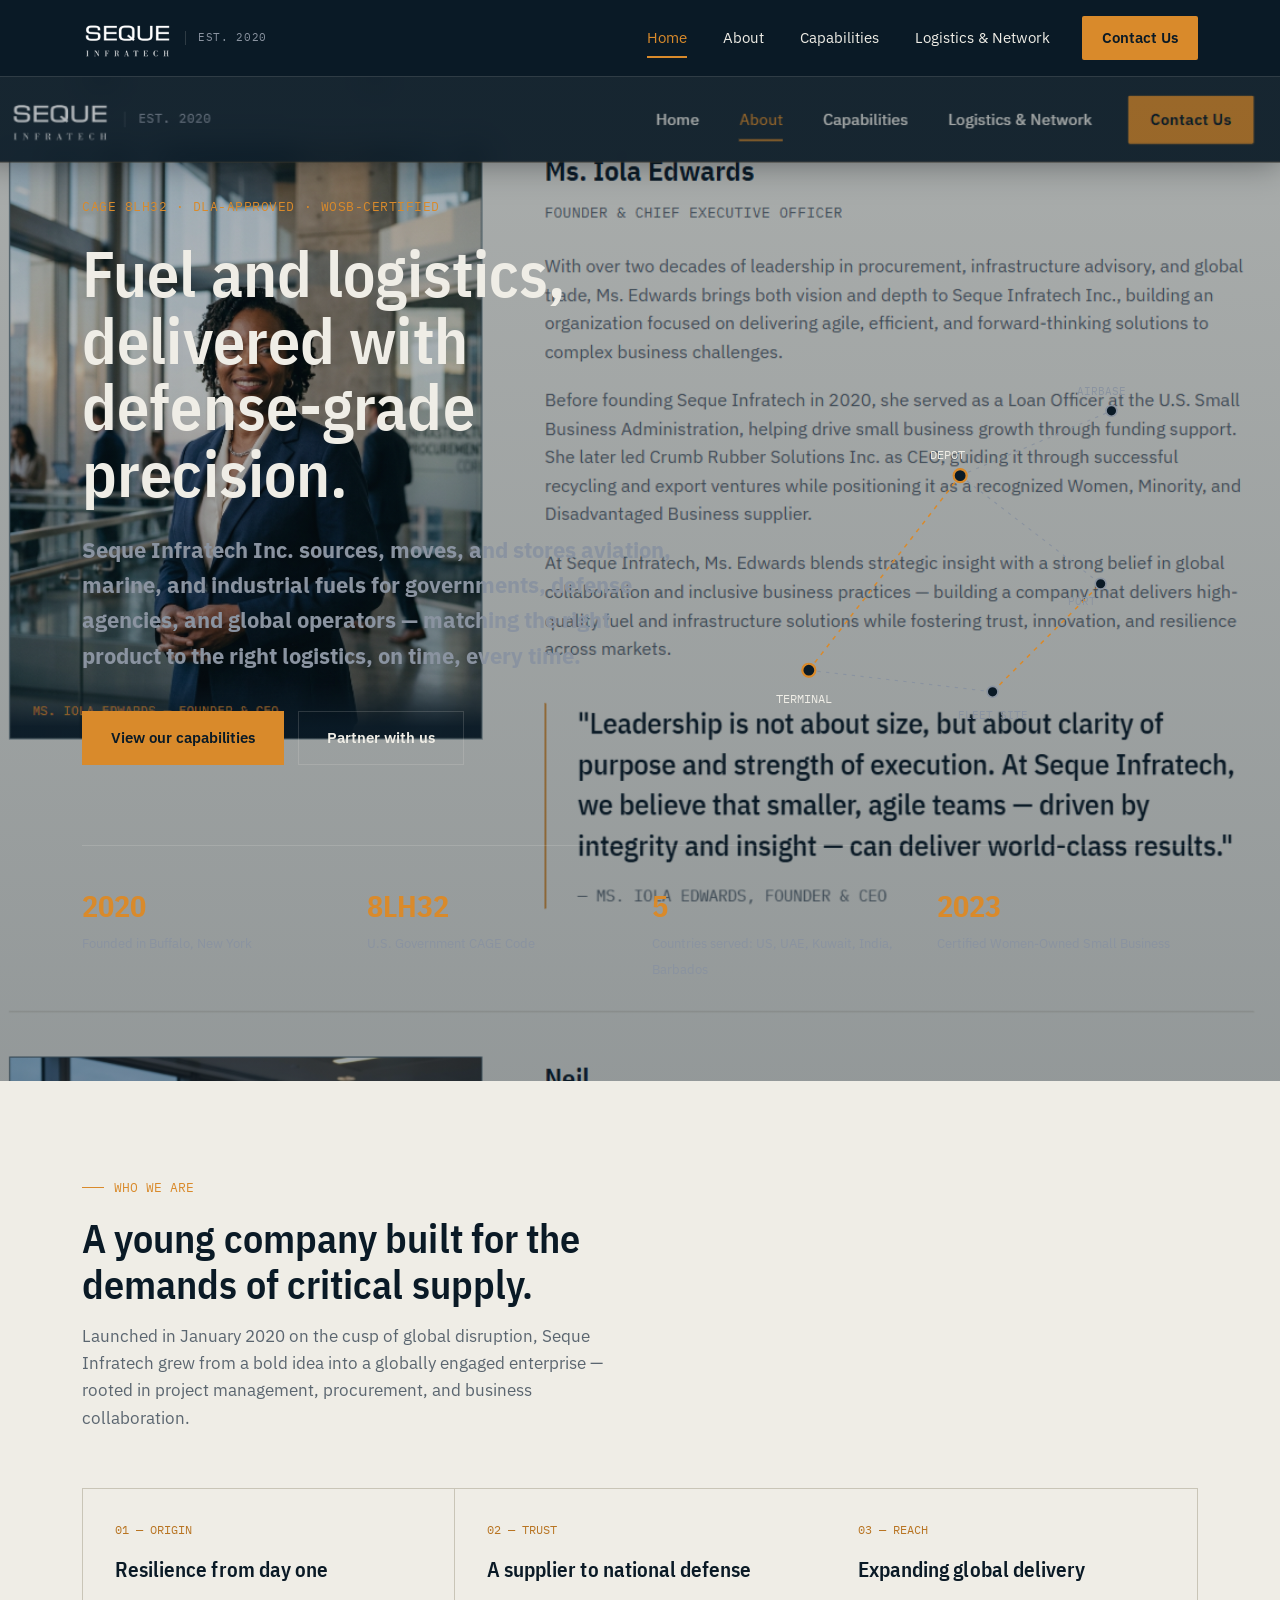
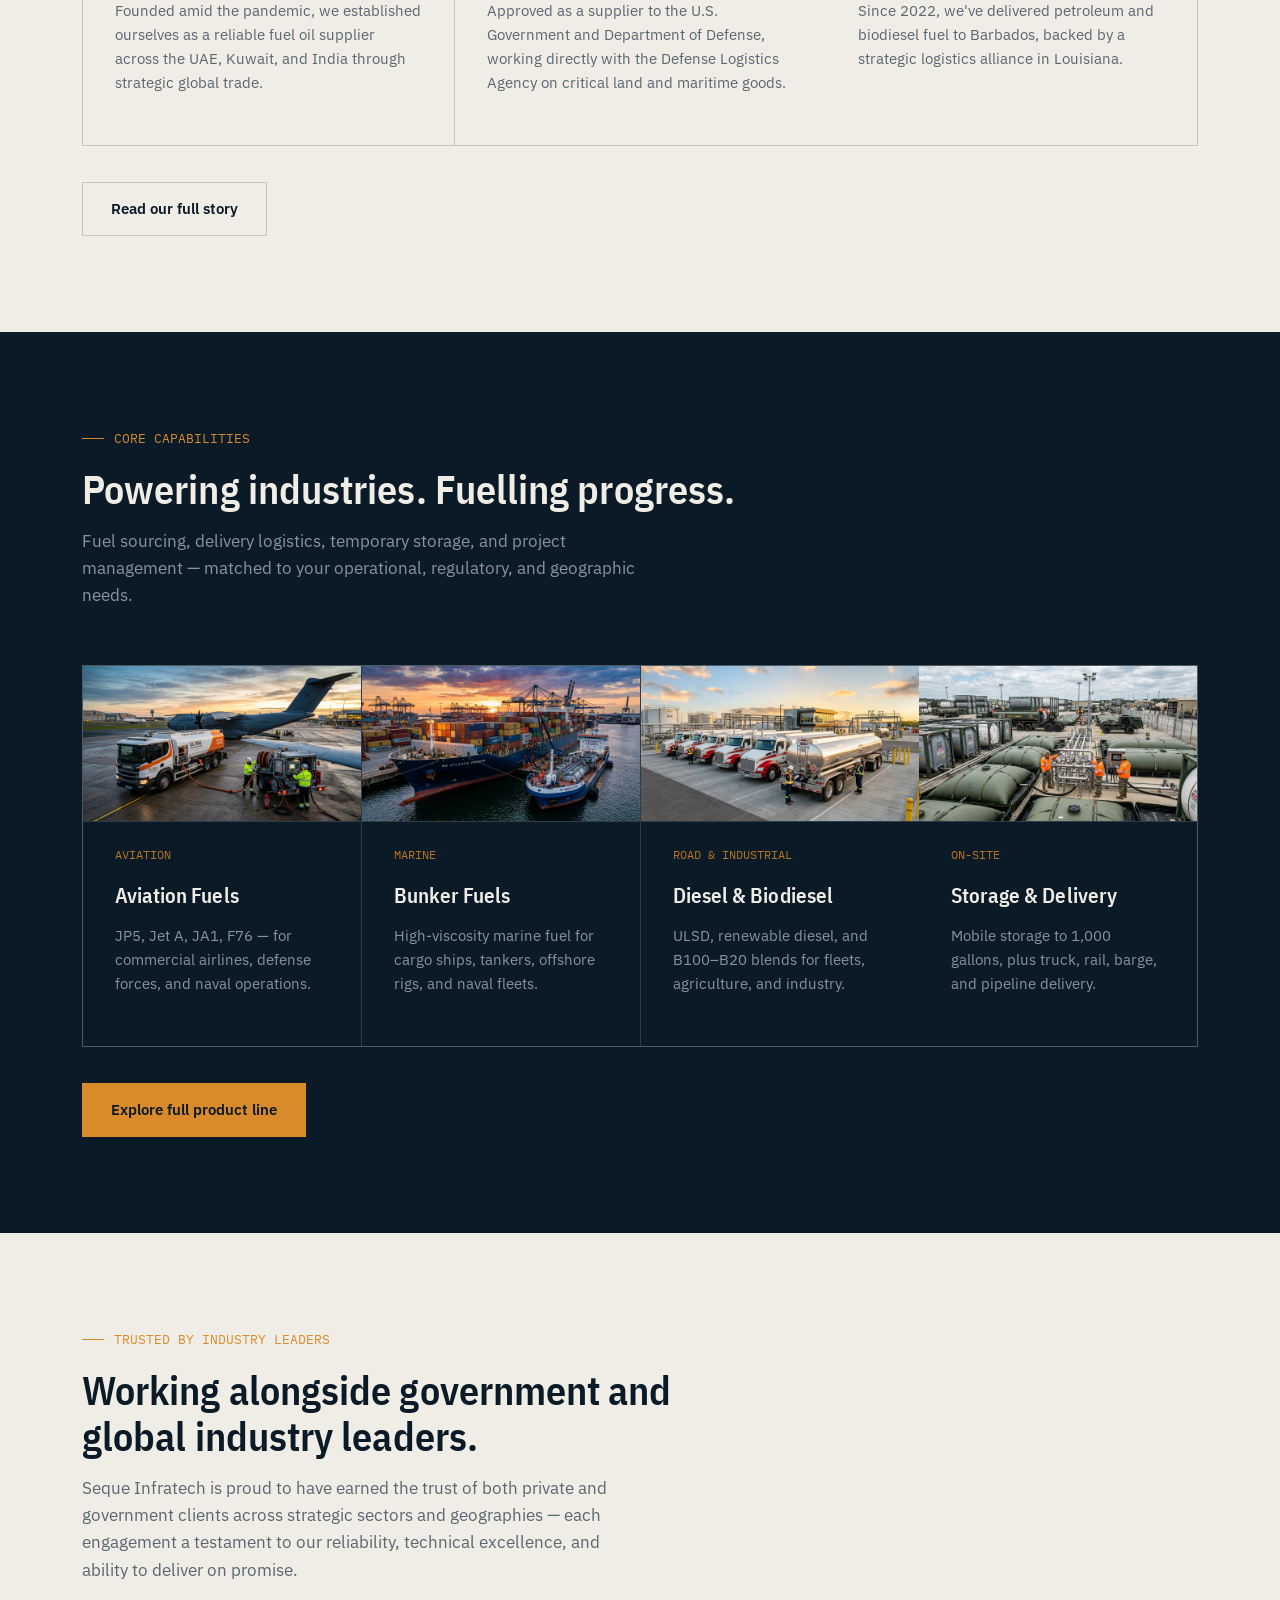
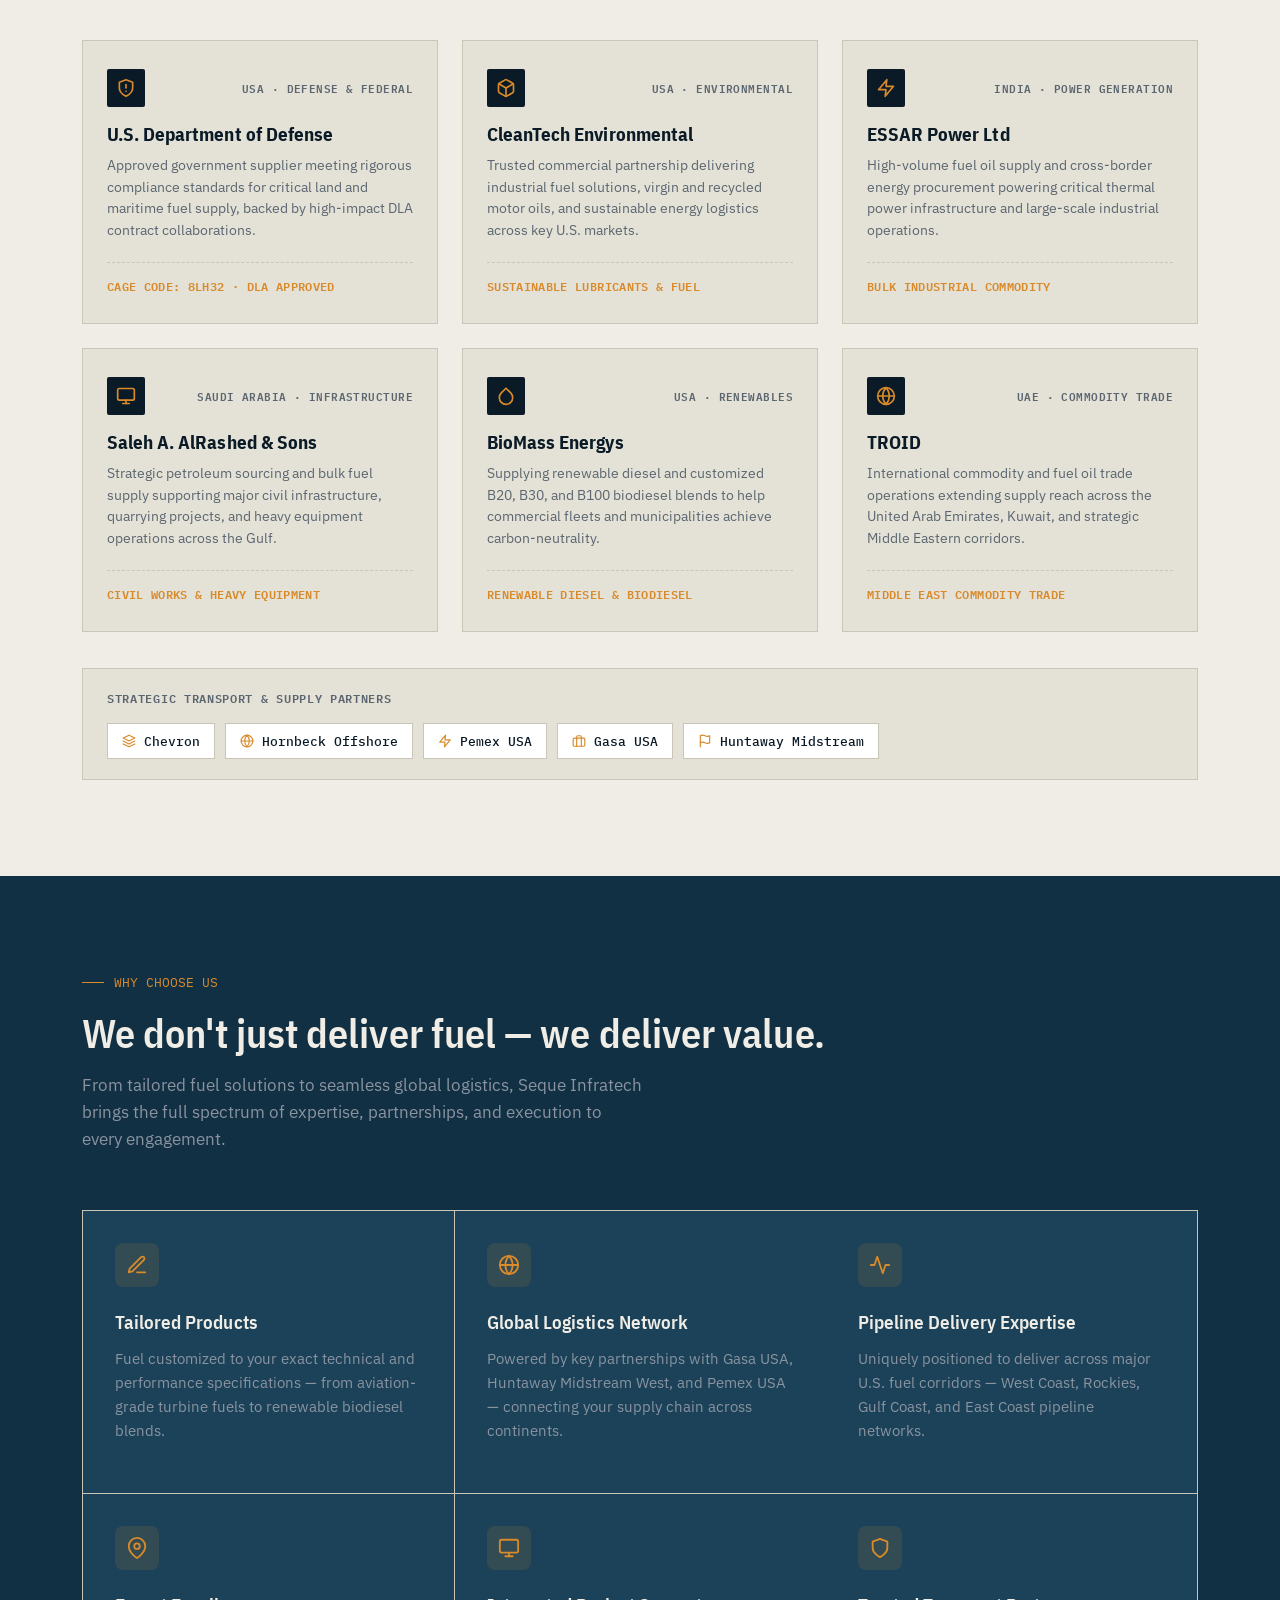
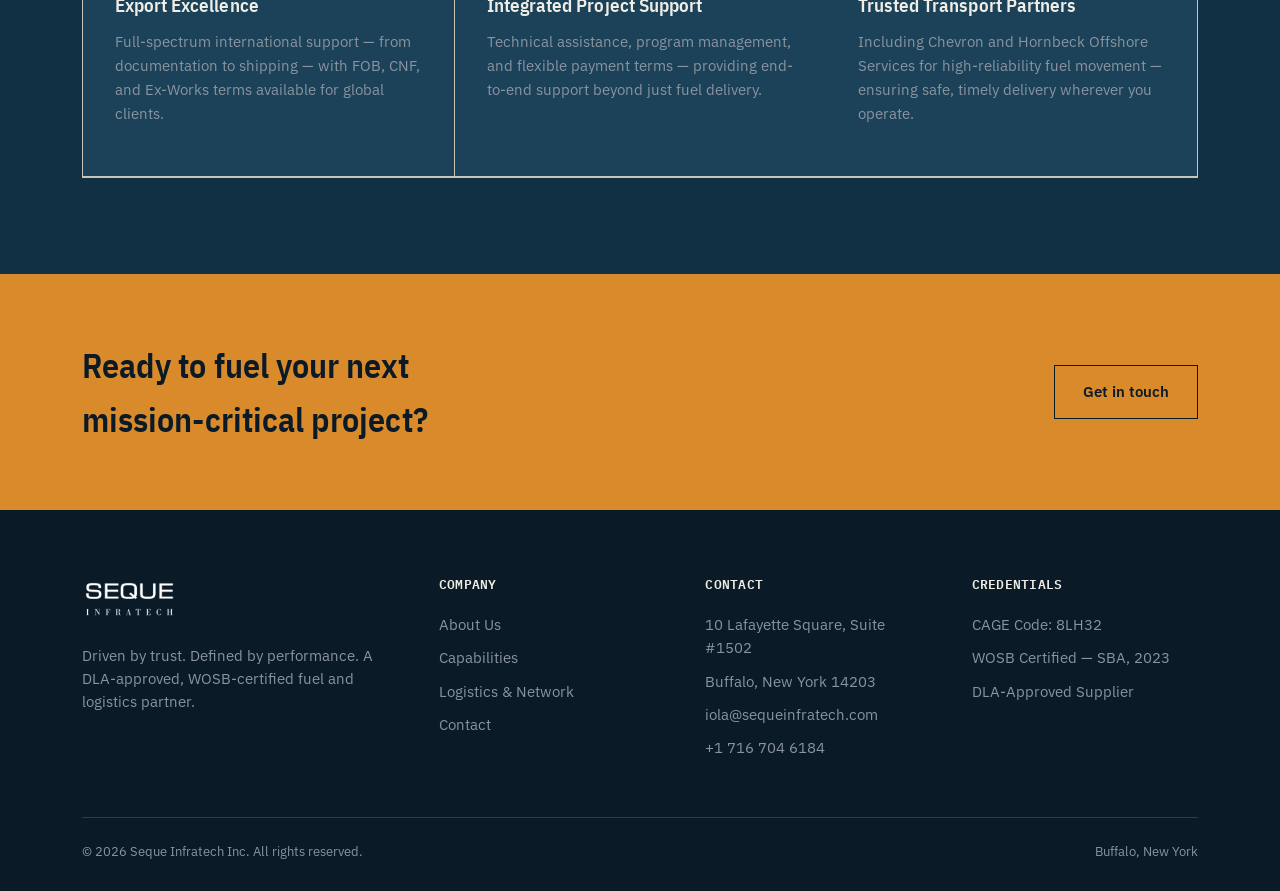
==== commit 26b8f728: "fix(nav): fix mobile dropdown transparency & height, add official social links, and update homepage " ====
--- a/index.html
+++ b/index.html
@@ -14,16 +14,10 @@
 
 <!-- Sticky Social Sidebar -->
 <aside class="social-sidebar" aria-label="Social media links">
-  <a href="https://www.facebook.com/sequeinfratech" class="social-btn social-fb" target="_blank" rel="noopener" aria-label="Facebook">
+  <a href="https://www.facebook.com/share/19N5kKEtQu/" class="social-btn social-fb" target="_blank" rel="noopener" aria-label="Facebook">
     <svg viewBox="0 0 24 24" xmlns="http://www.w3.org/2000/svg"><path d="M18 2h-3a5 5 0 0 0-5 5v3H7v4h3v8h4v-8h3l1-4h-4V7a1 1 0 0 1 1-1h3z"/></svg>
   </a>
-  <a href="https://www.youtube.com/@sequeinfratech" class="social-btn social-yt" target="_blank" rel="noopener" aria-label="YouTube">
-    <svg viewBox="0 0 24 24" xmlns="http://www.w3.org/2000/svg"><path d="M22.54 6.42a2.78 2.78 0 0 0-1.95-1.96C18.88 4 12 4 12 4s-6.88 0-8.59.46A2.78 2.78 0 0 0 1.46 6.42 29 29 0 0 0 1 12a29 29 0 0 0 .46 5.58 2.78 2.78 0 0 0 1.95 1.96C5.12 20 12 20 12 20s6.88 0 8.59-.46a2.78 2.78 0 0 0 1.95-1.96A29 29 0 0 0 23 12a29 29 0 0 0-.46-5.58z"/><polygon points="9.75 15.02 15.5 12 9.75 8.98 9.75 15.02" fill="#FF0000"/></svg>
-  </a>
-  <a href="https://www.instagram.com/sequeinfratech" class="social-btn social-ig" target="_blank" rel="noopener" aria-label="Instagram">
-    <svg viewBox="0 0 24 24" xmlns="http://www.w3.org/2000/svg" fill="none" stroke="#fff" stroke-width="2" stroke-linecap="round" stroke-linejoin="round"><rect x="2" y="2" width="20" height="20" rx="5" ry="5" fill="transparent"/><path d="M16 11.37A4 4 0 1 1 12.63 8 4 4 0 0 1 16 11.37z"/><line x1="17.5" y1="6.5" x2="17.51" y2="6.5"/></svg>
-  </a>
-  <a href="https://www.linkedin.com/company/sequeinfratech" class="social-btn social-li" target="_blank" rel="noopener" aria-label="LinkedIn">
+  <a href="https://www.linkedin.com/company/seque-infratech-inc/?viewAsMember=true" class="social-btn social-li" target="_blank" rel="noopener" aria-label="LinkedIn">
     <svg viewBox="0 0 24 24" xmlns="http://www.w3.org/2000/svg"><path d="M16 8a6 6 0 0 1 6 6v7h-4v-7a2 2 0 0 0-2-2 2 2 0 0 0-2 2v7h-4v-7a6 6 0 0 1 6-6z"/><rect x="2" y="9" width="4" height="12"/><circle cx="4" cy="4" r="2"/></svg>
   </a>
 </aside>
@@ -133,25 +127,25 @@
     </div>
     <div class="grid cols-4" style="background:var(--line-dark); border-color:var(--line-dark);">
       <div class="spec-card" style="background:var(--ink);">
-        <div class="card-media"><img src="images/fuel-aviation.jpg" alt="Aviation Fuels" loading="lazy"></div>
+        <div class="card-media"><img src="images/home-capabilities-aviation.jpg" alt="Aviation Fuels" loading="lazy"></div>
         <span class="tag">AVIATION</span>
         <h3 style="color:var(--paper);">Aviation Fuels</h3>
         <p style="color:var(--grey-light);">JP5, Jet A, JA1, F76 — for commercial airlines, defense forces, and naval operations.</p>
       </div>
       <div class="spec-card" style="background:var(--ink);">
-        <div class="card-media"><img src="images/fuel-marine-bunker.jpg" alt="Bunker Fuels" loading="lazy"></div>
+        <div class="card-media"><img src="images/home-capabilities-marine.jpg" alt="Bunker Fuels" loading="lazy"></div>
         <span class="tag">MARINE</span>
         <h3 style="color:var(--paper);">Bunker Fuels</h3>
         <p style="color:var(--grey-light);">High-viscosity marine fuel for cargo ships, tankers, offshore rigs, and naval fleets.</p>
       </div>
       <div class="spec-card" style="background:var(--ink);">
-        <div class="card-media"><img src="images/fuel-diesel-fleet.jpg" alt="Diesel &amp; Biodiesel" loading="lazy"></div>
+        <div class="card-media"><img src="images/home-capabilities-diesel.jpg" alt="Diesel &amp; Biodiesel" loading="lazy"></div>
         <span class="tag">ROAD &amp; INDUSTRIAL</span>
         <h3 style="color:var(--paper);">Diesel &amp; Biodiesel</h3>
         <p style="color:var(--grey-light);">ULSD, renewable diesel, and B100–B20 blends for fleets, agriculture, and industry.</p>
       </div>
       <div class="spec-card" style="background:var(--ink);">
-        <div class="card-media"><img src="images/fuel-temporary-storage.jpg" alt="Storage &amp; Delivery" loading="lazy"></div>
+        <div class="card-media"><img src="images/home-capabilities-storage.jpg" alt="Storage &amp; Delivery" loading="lazy"></div>
         <span class="tag">ON-SITE</span>
         <h3 style="color:var(--paper);">Storage &amp; Delivery</h3>
         <p style="color:var(--grey-light);">Mobile storage to 1,000 gallons, plus truck, rail, barge, and pipeline delivery.</p>
--- a/css/style.css
+++ b/css/style.css
@@ -148,18 +148,45 @@
 .nav-toggle::after{ bottom:0; }
 
 @media (max-width:860px){
+  .site-header.menu-open{
+    background:#0A1A26 !important;
+    backdrop-filter:none !important;
+    -webkit-backdrop-filter:none !important;
+  }
+  body.menu-locked{
+    overflow:hidden;
+  }
   .nav-links{
     position:fixed; top:76px; left:0; right:0; bottom:0;
-    background:var(--ink); flex-direction:column; align-items:stretch;
-    padding:12px 24px 40px; gap:0;
+    width:100%;
+    height:calc(100vh - 76px);
+    height:calc(100dvh - 76px);
+    min-height:calc(100vh - 76px);
+    overflow-y:auto;
+    -webkit-overflow-scrolling:touch;
+    background:#0A1A26 !important;
+    z-index:9999;
+    flex-direction:column; align-items:stretch;
+    padding:16px 24px 48px; gap:0;
+    box-sizing:border-box;
     transform:translateY(-8px); opacity:0; pointer-events:none;
-    transition:opacity .18s ease, transform .18s ease;
+    transition:opacity .2s ease, transform .2s ease;
   }
   .nav-links.open{ transform:translateY(0); opacity:1; pointer-events:auto; }
-  .nav-links a{ padding:16px 4px; border-bottom:1px solid var(--line-dark); border-radius:0; }
-  .nav-links a.active{ border-color:var(--line-dark); }
-  .nav-cta{ margin-left:0; margin-top:14px; text-align:center; }
-  .nav-toggle{ display:block; }
+  .nav-links a{
+    padding:16px 4px;
+    border-bottom:1px solid var(--line-dark);
+    border-radius:0;
+    font-size:16px;
+  }
+  .nav-links a::after{ display:none; }
+  .nav-links a.active{
+    color:var(--amber);
+    border-color:var(--line-dark);
+    font-weight:600;
+  }
+  .nav-cta{ margin-left:0; margin-top:20px; text-align:center; width:100%; }
+  .nav-toggle{ display:block; z-index:10000; }
 }
 
 /* ---------------- Eyebrow / section heads ---------------- */
@@ -218,7 +245,7 @@
 /* Dark overlay to keep text readable over video */
 .hero-overlay{
   position:absolute; inset:0;
-  background:linear-gradient(180deg, rgba(10,26,38,0.72) 0%, rgba(10,26,38,0.88) 100%);
+  background:linear-gradient(180deg, rgba(10,26,38,0.30) 0%, rgba(10,26,38,0.40) 100%);
   z-index:1; pointer-events:none;
 }
 .hero::before{
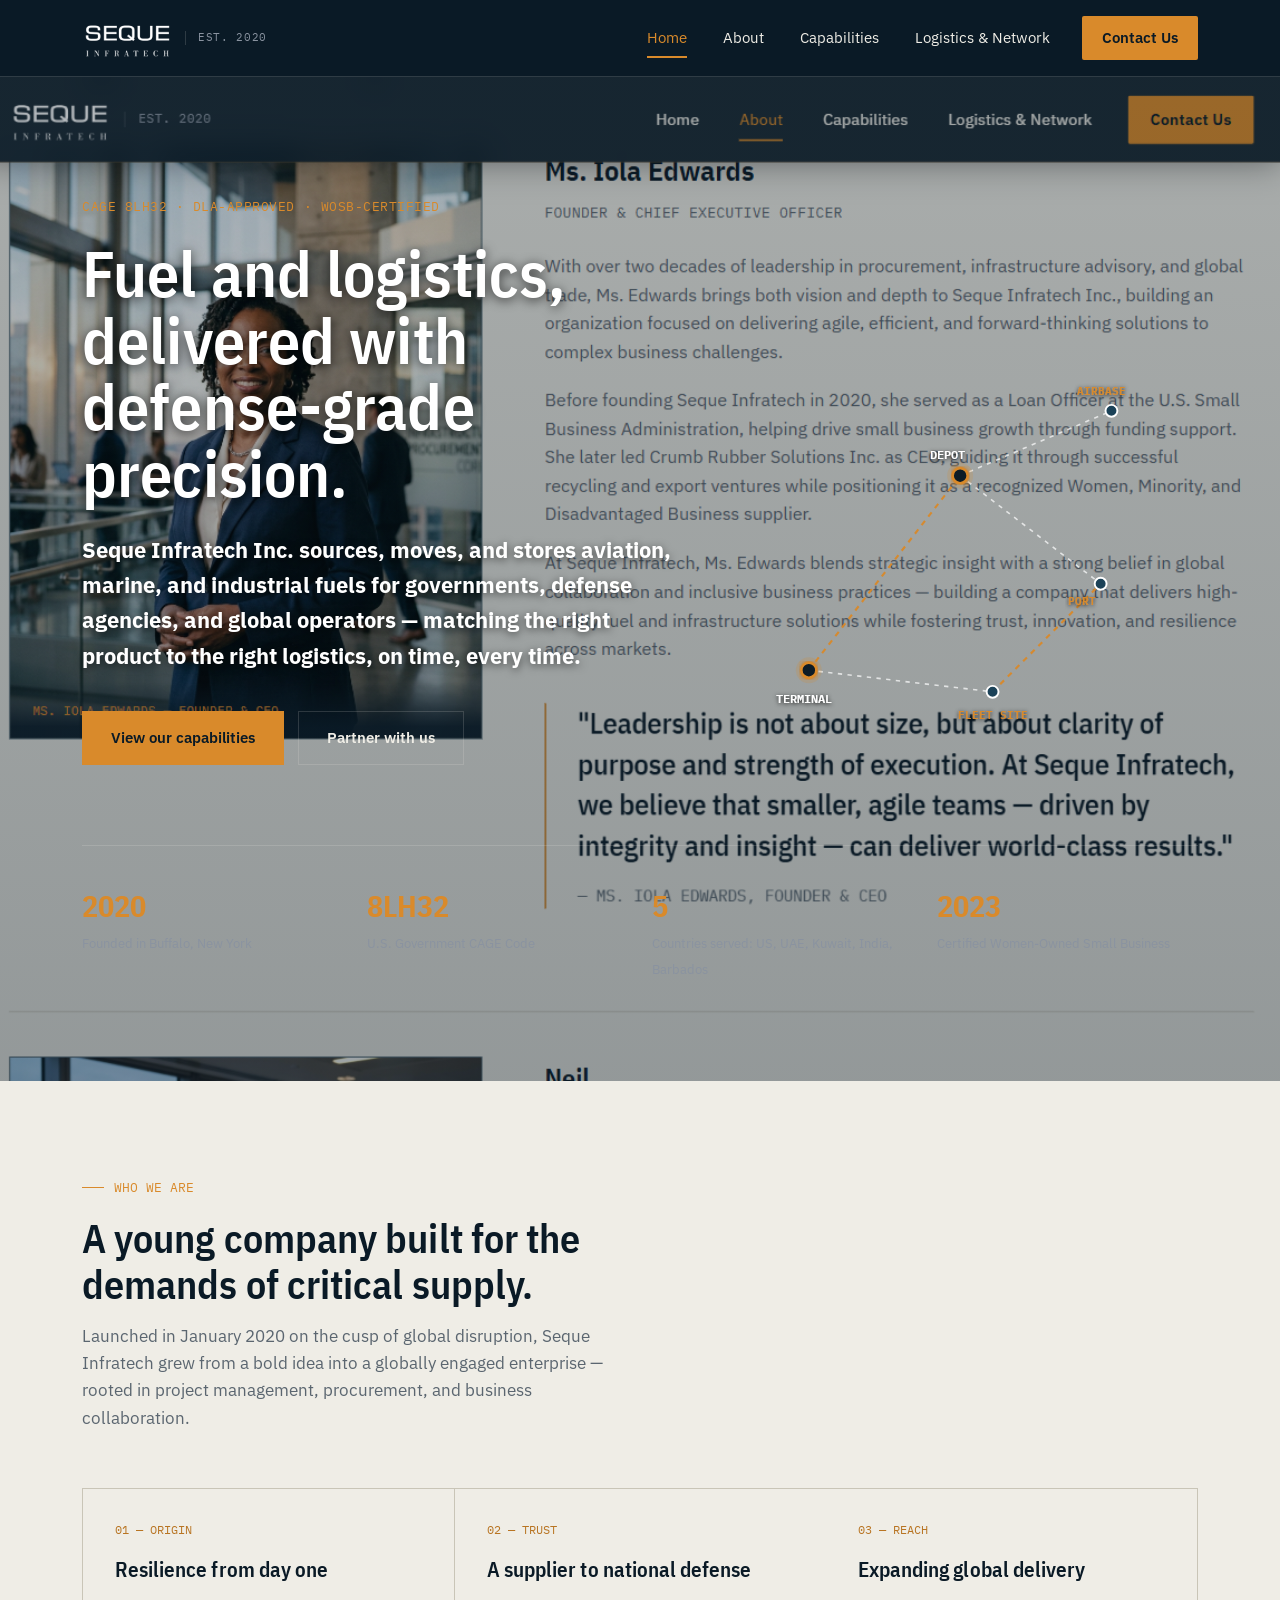
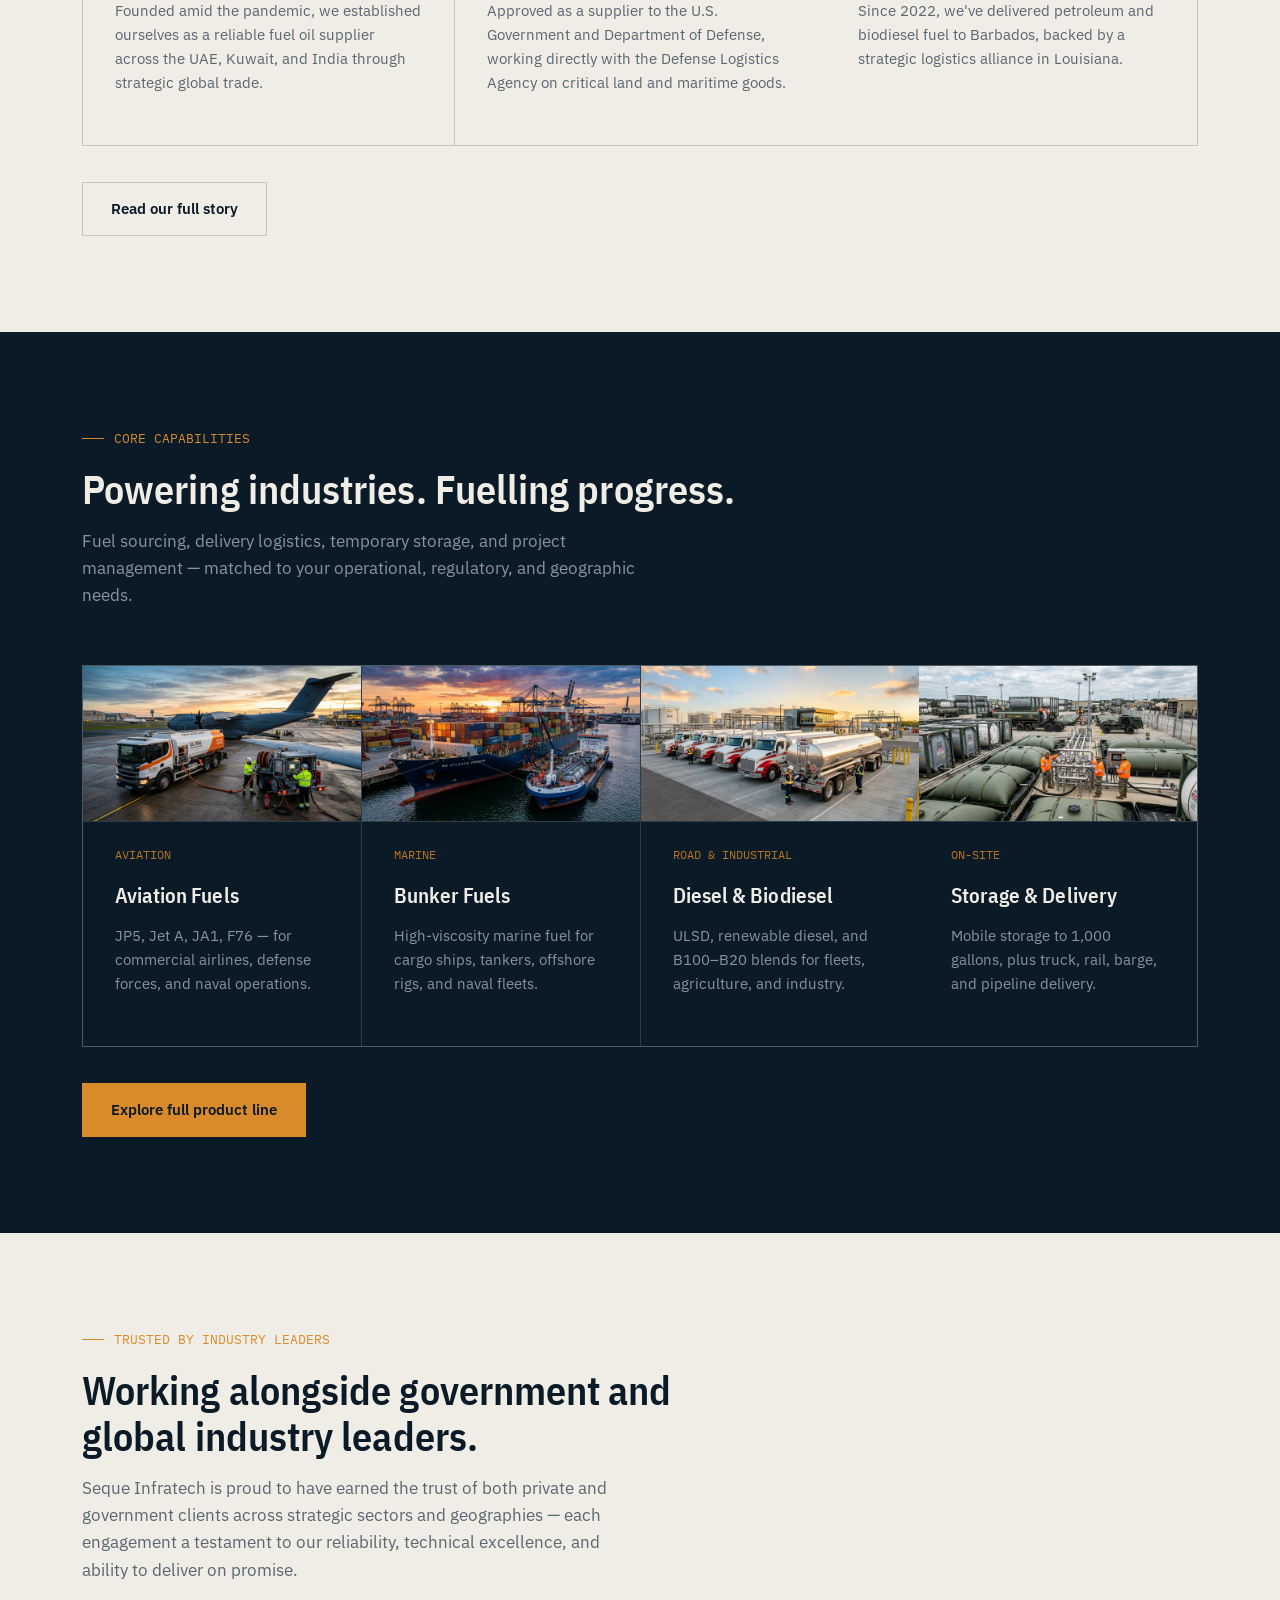
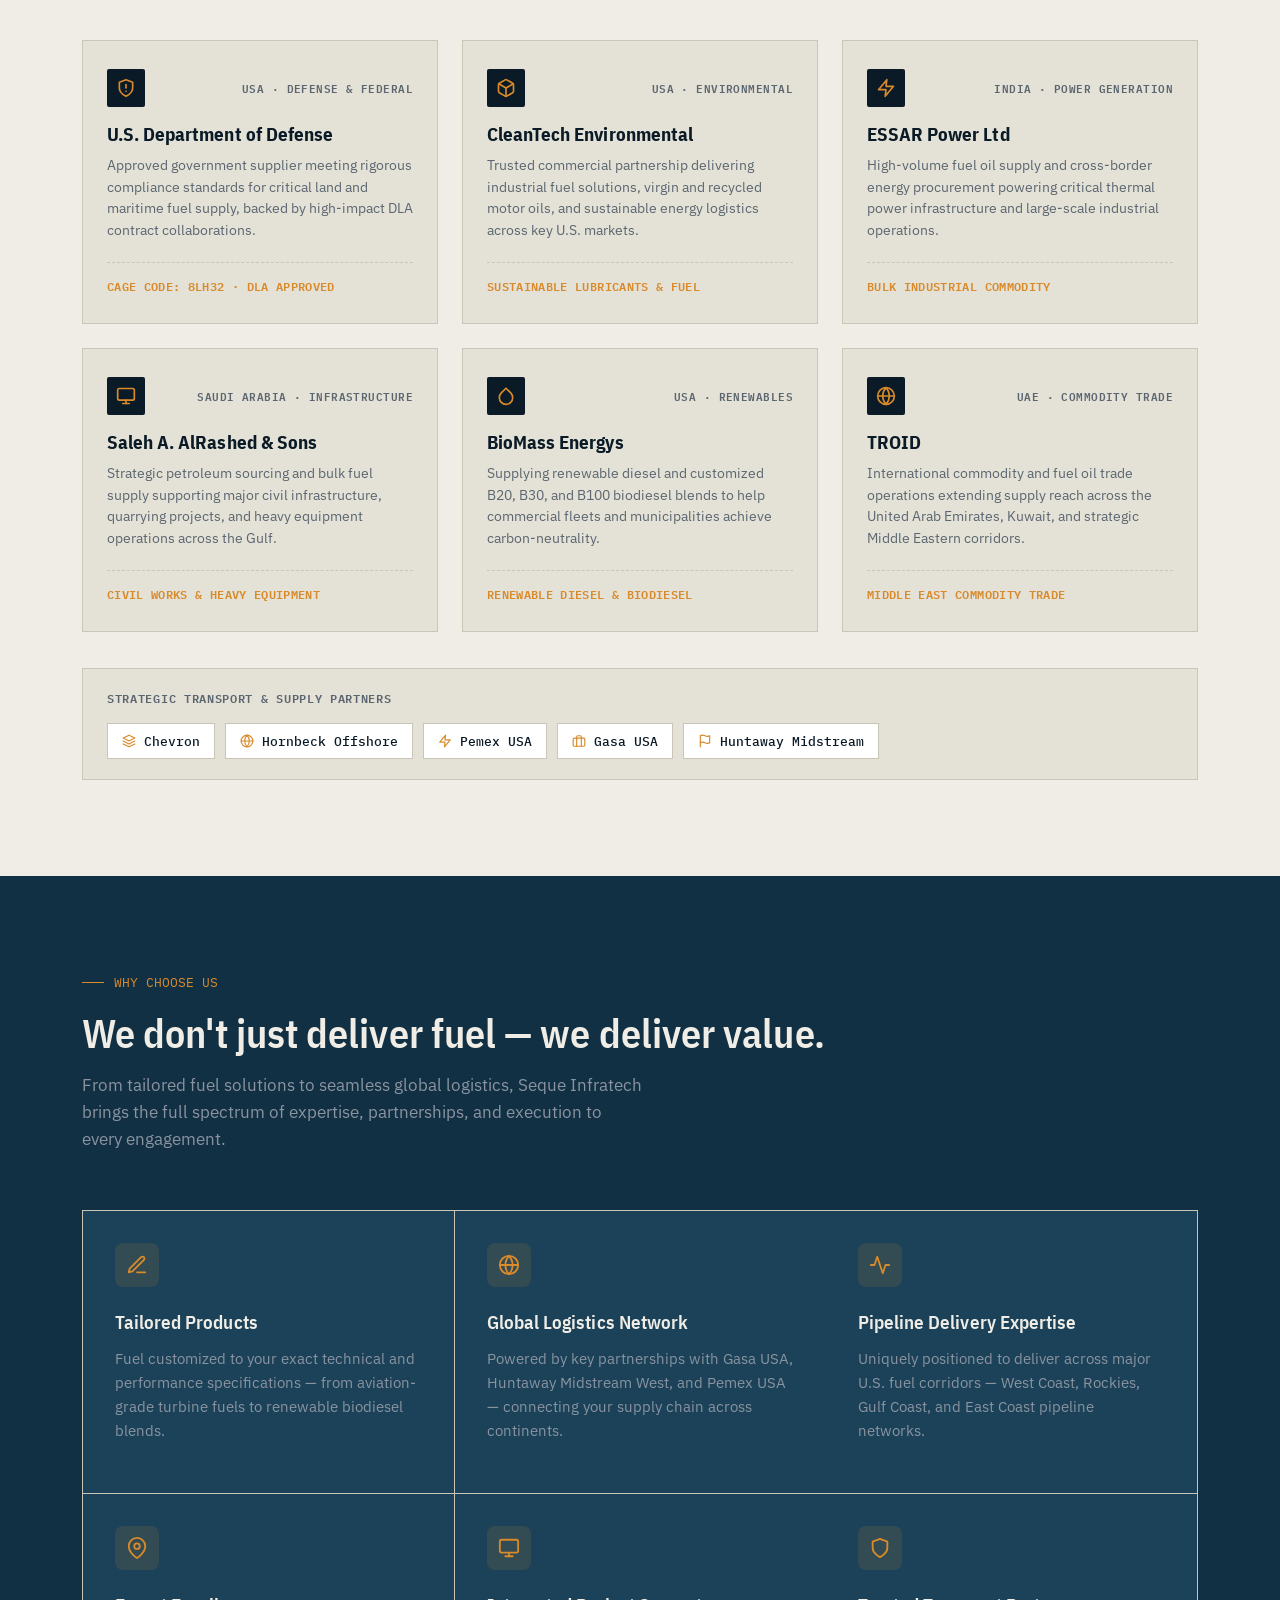
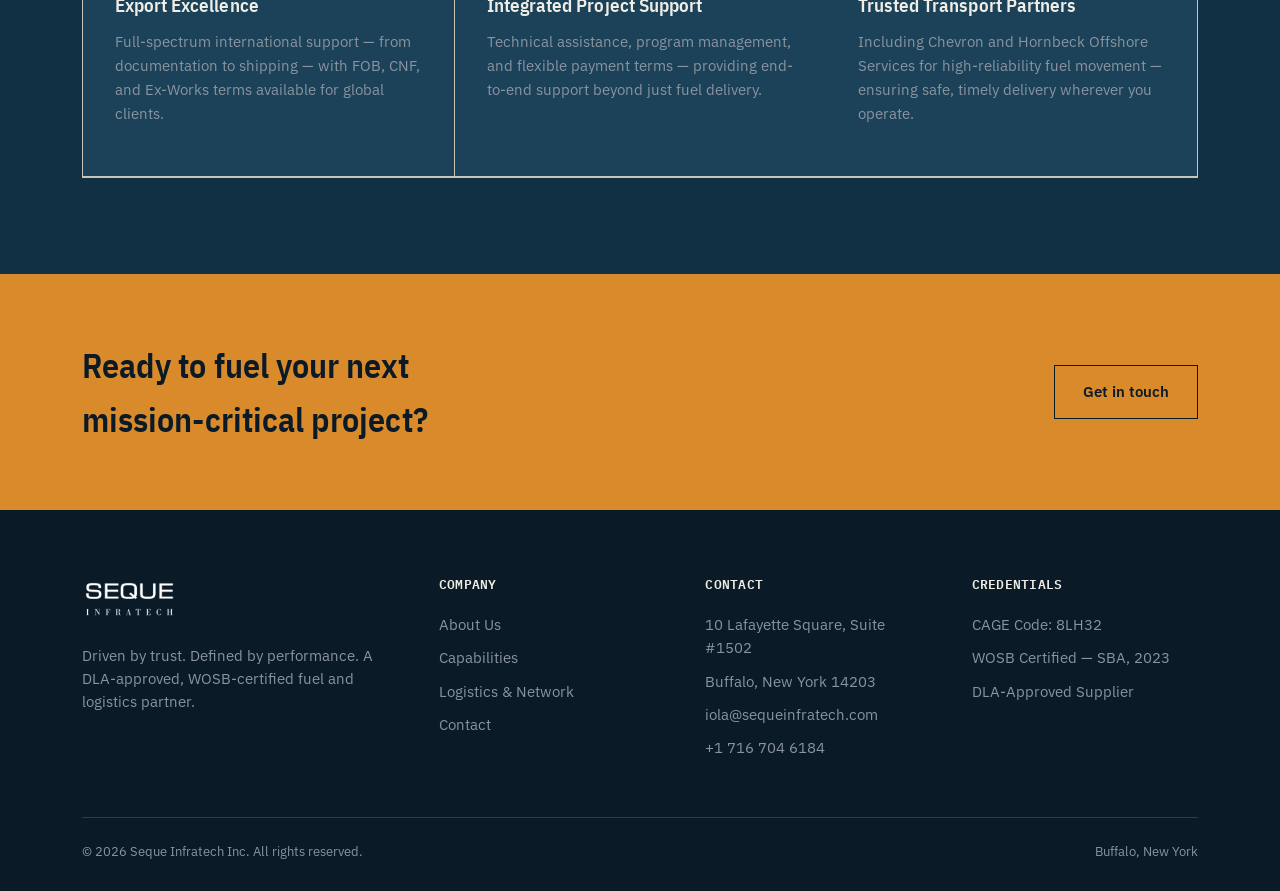
==== commit 79bed0e9: "Style: enhance hero SVG diagram visibility - brighter lines, glowing dots, white labels with shadows" ====
--- a/index.html
+++ b/index.html
@@ -57,23 +57,40 @@
     </div>
     <div class="hero-diagram reveal">
       <svg viewBox="0 0 420 380" fill="none" xmlns="http://www.w3.org/2000/svg">
-        <line x1="60" y1="300" x2="200" y2="120" stroke="#D98A2B" stroke-width="1.4" stroke-dasharray="4 5"/>
-        <line x1="200" y1="120" x2="340" y2="60" stroke="#8A93A0" stroke-width="1" stroke-dasharray="3 5"/>
-        <line x1="200" y1="120" x2="330" y2="220" stroke="#8A93A0" stroke-width="1" stroke-dasharray="3 5"/>
-        <line x1="60" y1="300" x2="230" y2="320" stroke="#8A93A0" stroke-width="1" stroke-dasharray="3 5"/>
-        <line x1="230" y1="320" x2="330" y2="220" stroke="#D98A2B" stroke-width="1.4" stroke-dasharray="4 5"/>
-
-        <circle cx="60" cy="300" r="6" fill="#0A1A26" stroke="#D98A2B" stroke-width="2"/>
-        <circle cx="200" cy="120" r="6" fill="#0A1A26" stroke="#D98A2B" stroke-width="2"/>
-        <circle cx="340" cy="60" r="5" fill="#0A1A26" stroke="#8A93A0" stroke-width="1.5"/>
-        <circle cx="330" cy="220" r="5" fill="#0A1A26" stroke="#8A93A0" stroke-width="1.5"/>
-        <circle cx="230" cy="320" r="5" fill="#0A1A26" stroke="#8A93A0" stroke-width="1.5"/>
-
-        <text x="30" y="330" fill="#EFEDE6" font-family="IBM Plex Mono" font-size="11">TERMINAL</text>
-        <text x="172" y="105" fill="#EFEDE6" font-family="IBM Plex Mono" font-size="11">DEPOT</text>
-        <text x="308" y="45" fill="#8A93A0" font-family="IBM Plex Mono" font-size="10">AIRBASE</text>
-        <text x="300" y="240" fill="#8A93A0" font-family="IBM Plex Mono" font-size="10">PORT</text>
-        <text x="198" y="345" fill="#8A93A0" font-family="IBM Plex Mono" font-size="10">FLEET SITE</text>
+        <defs>
+          <filter id="glow-amber">
+            <feGaussianBlur stdDeviation="2.5" result="blur"/>
+            <feMerge><feMergeNode in="blur"/><feMergeNode in="SourceGraphic"/></feMerge>
+          </filter>
+          <filter id="text-shadow">
+            <feDropShadow dx="0" dy="1" stdDeviation="2" flood-color="rgba(0,0,0,0.9)" flood-opacity="1"/>
+          </filter>
+        </defs>
+
+        <!-- Connecting Lines -->
+        <line x1="60" y1="300" x2="200" y2="120" stroke="#D98A2B" stroke-width="2" stroke-dasharray="5 5" opacity="0.95"/>
+        <line x1="200" y1="120" x2="340" y2="60" stroke="#FFFFFF" stroke-width="1.5" stroke-dasharray="4 5" opacity="0.7"/>
+        <line x1="200" y1="120" x2="330" y2="220" stroke="#FFFFFF" stroke-width="1.5" stroke-dasharray="4 5" opacity="0.7"/>
+        <line x1="60" y1="300" x2="230" y2="320" stroke="#FFFFFF" stroke-width="1.5" stroke-dasharray="4 5" opacity="0.7"/>
+        <line x1="230" y1="320" x2="330" y2="220" stroke="#D98A2B" stroke-width="2" stroke-dasharray="5 5" opacity="0.95"/>
+
+        <!-- Glow rings behind amber dots -->
+        <circle cx="60" cy="300" r="12" fill="rgba(217,138,43,0.2)" />
+        <circle cx="200" cy="120" r="12" fill="rgba(217,138,43,0.2)" />
+
+        <!-- Dots -->
+        <circle cx="60" cy="300" r="7" fill="#0A1A26" stroke="#D98A2B" stroke-width="2.5" filter="url(#glow-amber)"/>
+        <circle cx="200" cy="120" r="7" fill="#0A1A26" stroke="#D98A2B" stroke-width="2.5" filter="url(#glow-amber)"/>
+        <circle cx="340" cy="60" r="5.5" fill="#1B4258" stroke="#FFFFFF" stroke-width="1.8"/>
+        <circle cx="330" cy="220" r="5.5" fill="#1B4258" stroke="#FFFFFF" stroke-width="1.8"/>
+        <circle cx="230" cy="320" r="5.5" fill="#1B4258" stroke="#FFFFFF" stroke-width="1.8"/>
+
+        <!-- Labels with shadow for readability -->
+        <text x="30" y="330" fill="#FFFFFF" font-family="IBM Plex Mono" font-size="11" font-weight="600" filter="url(#text-shadow)">TERMINAL</text>
+        <text x="172" y="105" fill="#FFFFFF" font-family="IBM Plex Mono" font-size="11" font-weight="600" filter="url(#text-shadow)">DEPOT</text>
+        <text x="308" y="45" fill="#D98A2B" font-family="IBM Plex Mono" font-size="10" font-weight="600" filter="url(#text-shadow)">AIRBASE</text>
+        <text x="300" y="240" fill="#D98A2B" font-family="IBM Plex Mono" font-size="10" font-weight="600" filter="url(#text-shadow)">PORT</text>
+        <text x="198" y="345" fill="#D98A2B" font-family="IBM Plex Mono" font-size="10" font-weight="600" filter="url(#text-shadow)">FLEET SITE</text>
       </svg>
     </div>
   </div>
--- a/css/style.css
+++ b/css/style.css
@@ -259,11 +259,11 @@
   letter-spacing:0.04em; margin-bottom:22px;
 }
 .hero h1{
-  font-size:clamp(38px,5.6vw,64px); line-height:1.04; color:var(--paper);
-  max-width:30ch;
+  font-size:clamp(38px,5.6vw,64px); line-height:1.04; color:#FFFFFF;
+  max-width:30ch; text-shadow: 0 2px 12px rgba(0,0,0,0.7);
 }
 .hero-lede{
-  margin-top:26px; font-size:22px; font-weight:700; color:var(--grey-light); max-width:46ch; line-height:1.6;
+  margin-top:26px; font-size:22px; font-weight:700; color:#FFFFFF; max-width:46ch; line-height:1.6; text-shadow: 0 2px 8px rgba(0,0,0,0.6);
 }
 .hero-cta{ display:flex; gap:14px; margin-top:38px; flex-wrap:wrap; }
 .hero-diagram{ position:relative; }
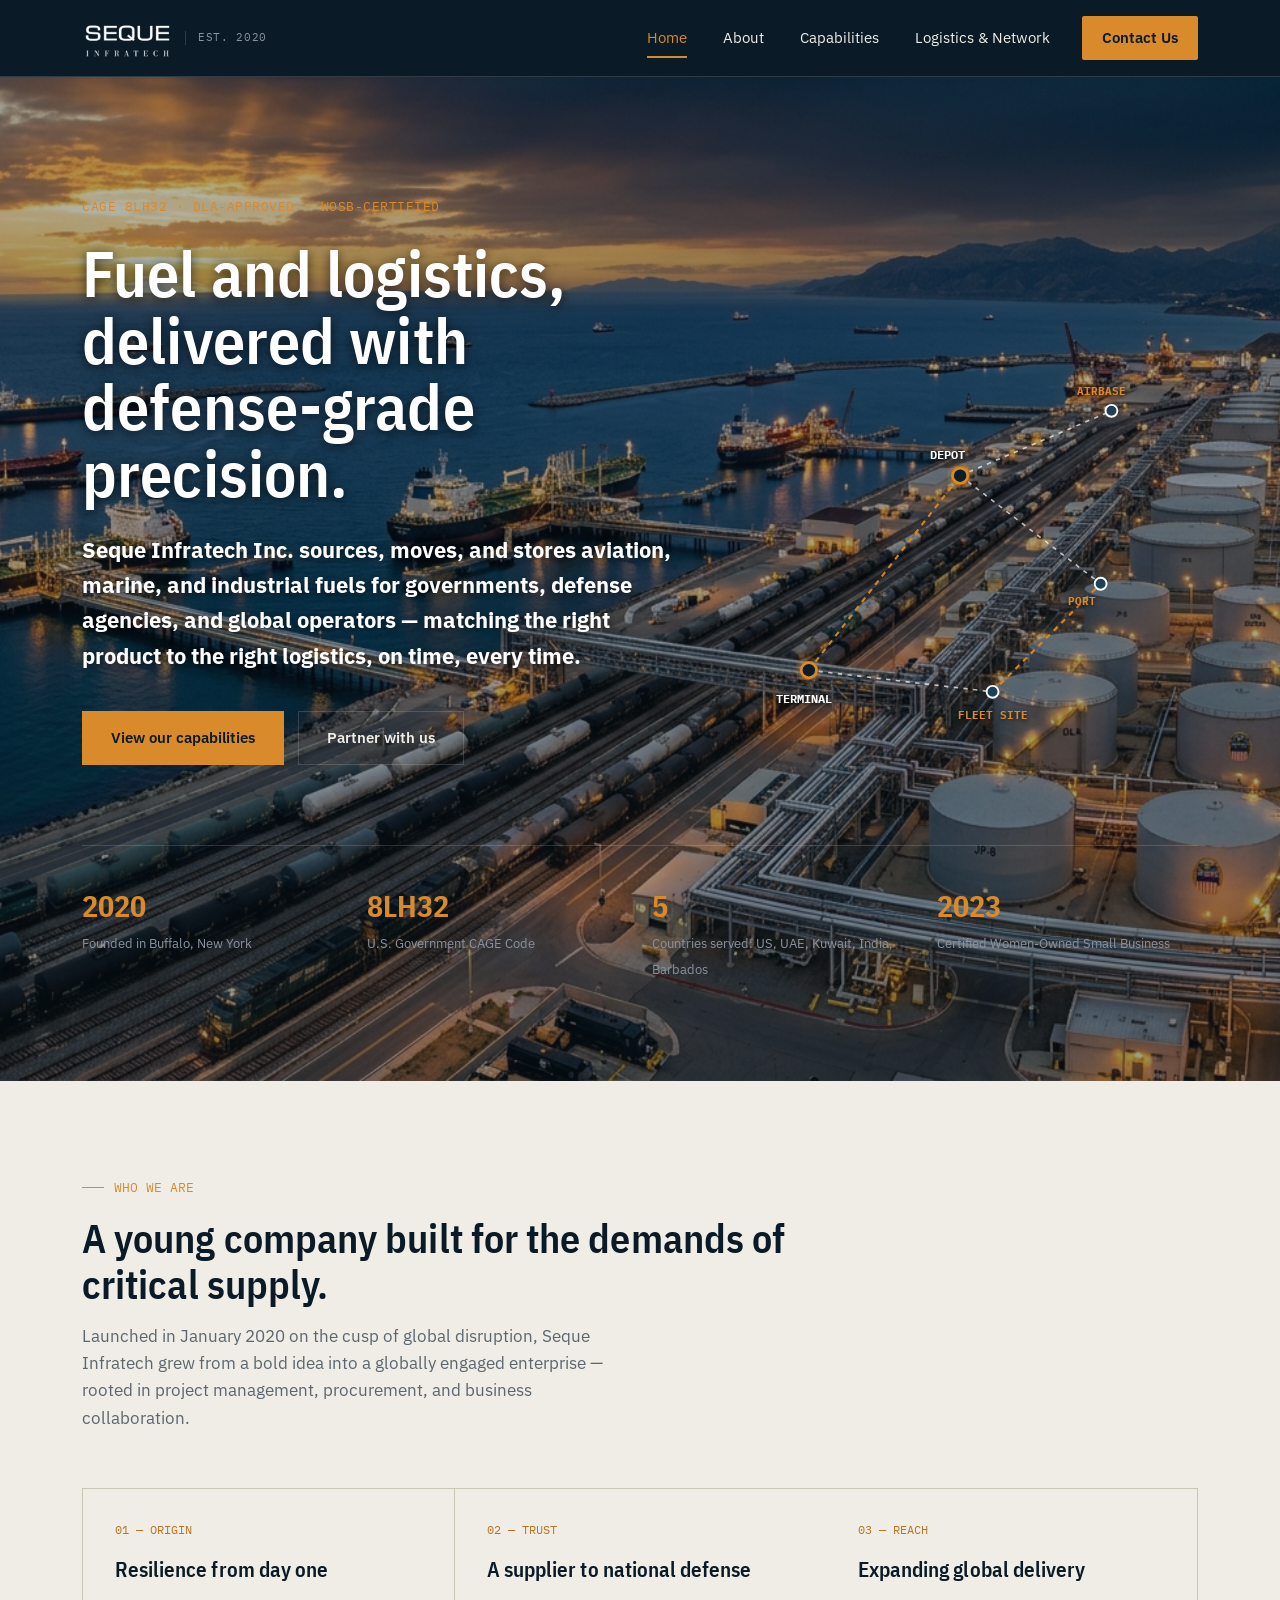
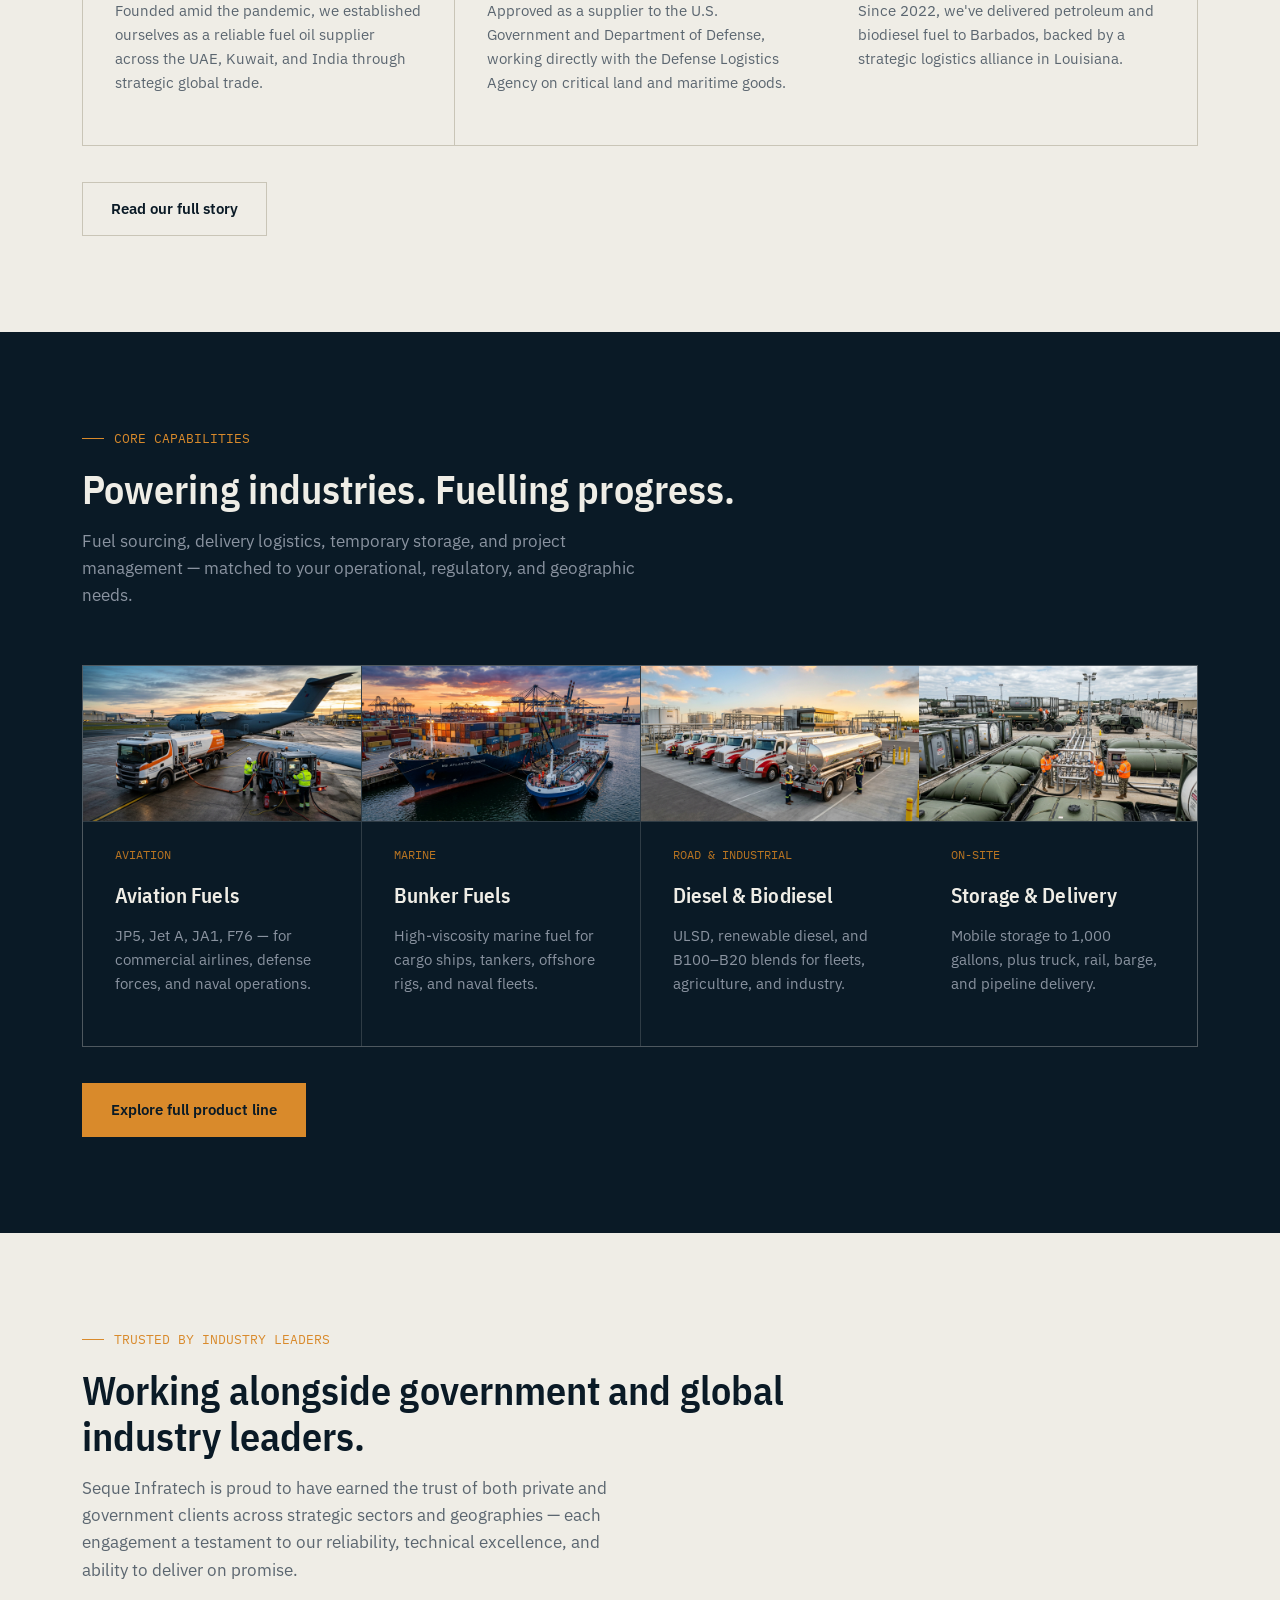
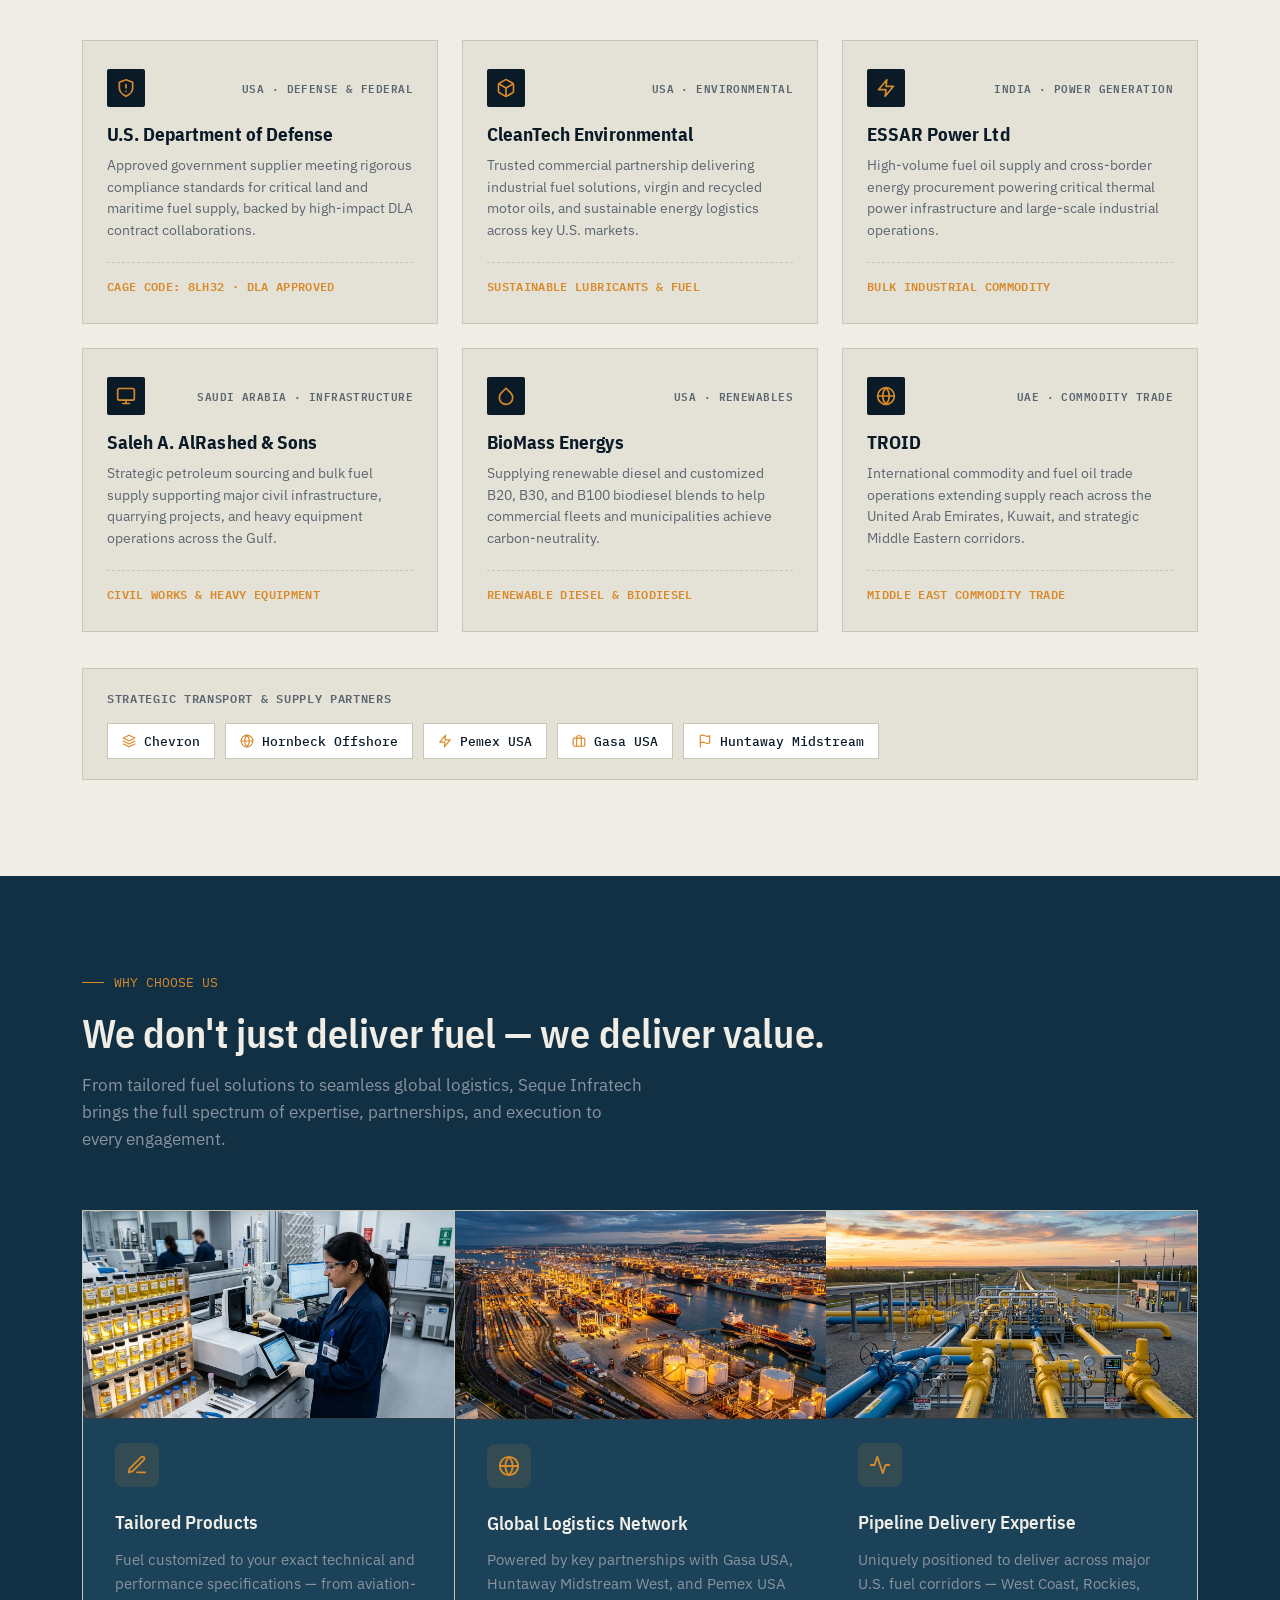
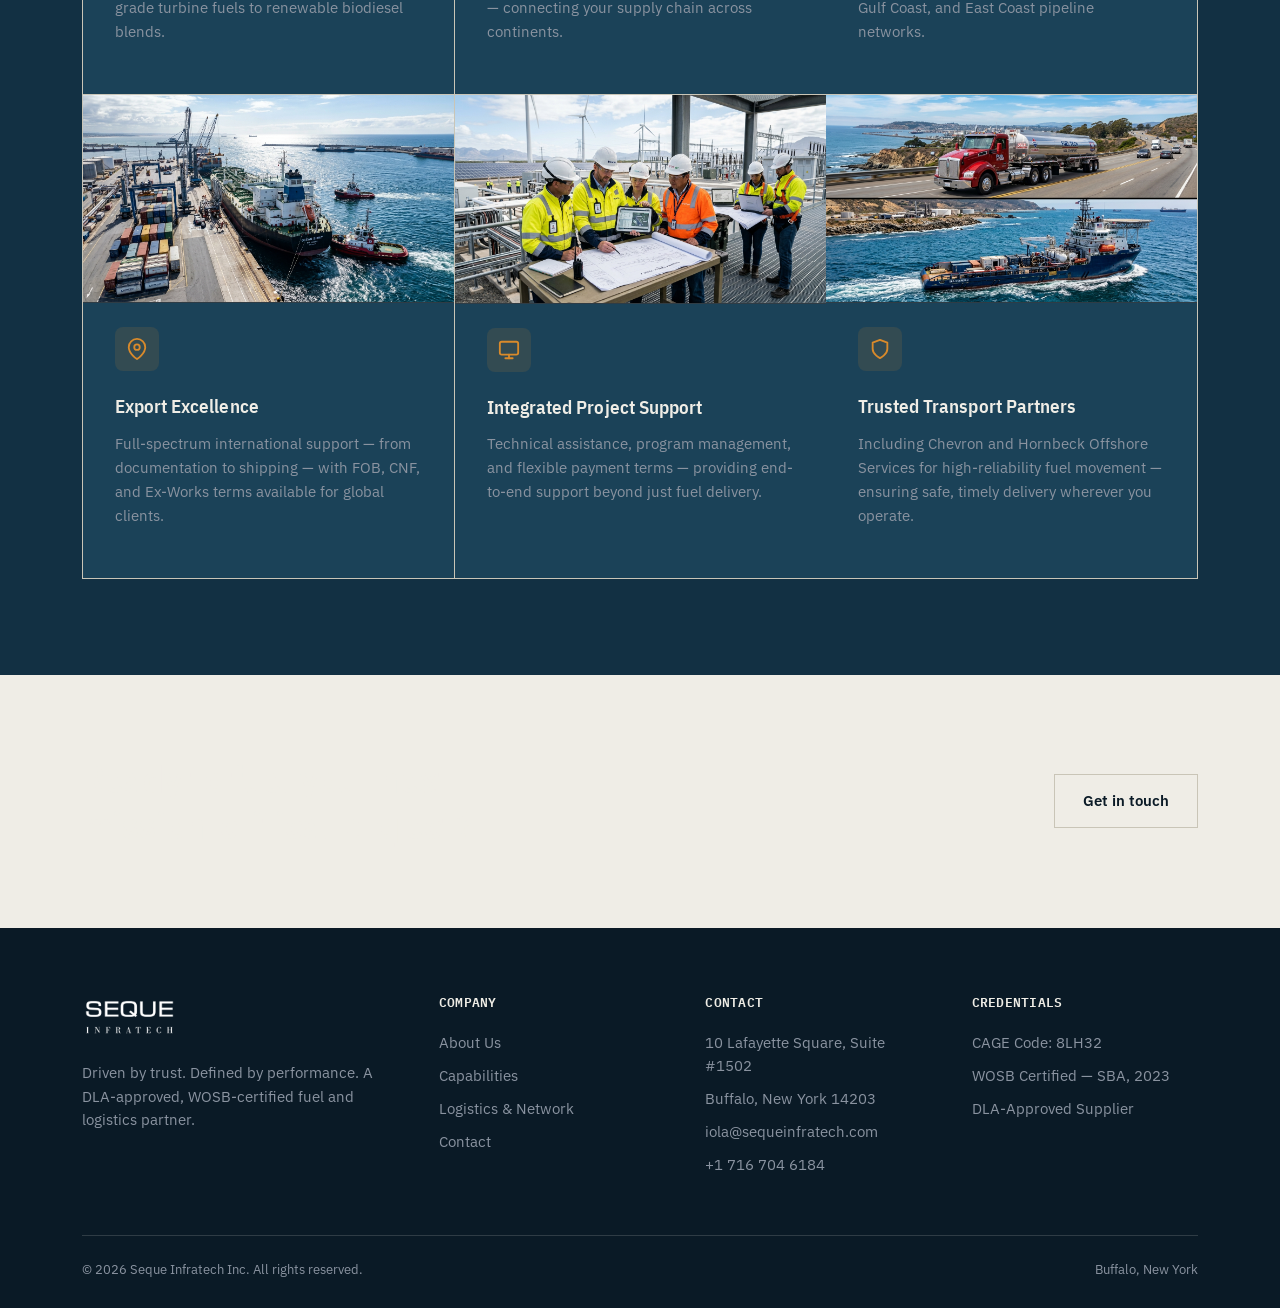
==== commit a60366dc: "Revert CTA band to plain background design" ====
--- a/index.html
+++ b/index.html
@@ -41,7 +41,7 @@
 
 <section class="hero">
   <!-- Hero Background Video -->
-  <video class="hero-video" autoplay loop playsinline poster="screenshot.png">
+  <video class="hero-video" autoplay muted loop playsinline poster="images/cta-bg.jpg">
     <source src="Video/Video2.mp4" type="video/mp4">
   </video>
   <div class="hero-overlay"></div>
@@ -139,7 +139,7 @@
   <div class="wrap">
     <div class="section-head">
       <div class="eyebrow">CORE CAPABILITIES</div>
-      <h2 style="white-space: nowrap;">Powering industries. Fuelling progress.</h2>
+      <h2>Powering industries. Fuelling progress.</h2>
       <p>Fuel sourcing, delivery logistics, temporary storage, and project management — matched to your operational, regulatory, and geographic needs.</p>
     </div>
     <div class="grid cols-4" style="background:var(--line-dark); border-color:var(--line-dark);">
@@ -295,11 +295,12 @@
   <div class="wrap">
     <div class="section-head">
       <div class="eyebrow">WHY CHOOSE US</div>
-      <h2 style="white-space: nowrap;">We don't just deliver fuel — we deliver value.</h2>
+      <h2>We don't just deliver fuel — we deliver value.</h2>
       <p>From tailored fuel solutions to seamless global logistics, Seque Infratech brings the full spectrum of expertise, partnerships, and execution to every engagement.</p>
     </div>
     <div class="grid cols-3">
       <div class="spec-card why-card">
+        <div class="card-media"><img src="images/why-tailored-products.jpg" alt="Tailored Products" loading="lazy"></div>
         <div class="why-icon" aria-hidden="true">
           <svg viewBox="0 0 24 24" fill="none" stroke="currentColor" stroke-width="2" stroke-linecap="round" stroke-linejoin="round"><path d="M12 20h9"/><path d="M16.5 3.5a2.121 2.121 0 0 1 3 3L7 19l-4 1 1-4L16.5 3.5z"/></svg>
         </div>
@@ -307,6 +308,7 @@
         <p>Fuel customized to your exact technical and performance specifications — from aviation-grade turbine fuels to renewable biodiesel blends.</p>
       </div>
       <div class="spec-card why-card">
+        <div class="card-media"><img src="images/why-global-logistics.jpg" alt="Global Logistics Network" loading="lazy"></div>
         <div class="why-icon" aria-hidden="true">
           <svg viewBox="0 0 24 24" fill="none" stroke="currentColor" stroke-width="2" stroke-linecap="round" stroke-linejoin="round"><circle cx="12" cy="12" r="10"/><line x1="2" y1="12" x2="22" y2="12"/><path d="M12 2a15.3 15.3 0 0 1 4 10 15.3 15.3 0 0 1-4 10 15.3 15.3 0 0 1-4-10 15.3 15.3 0 0 1 4-10z"/></svg>
         </div>
@@ -314,6 +316,7 @@
         <p>Powered by key partnerships with Gasa USA, Huntaway Midstream West, and Pemex USA — connecting your supply chain across continents.</p>
       </div>
       <div class="spec-card why-card">
+        <div class="card-media"><img src="images/why-pipeline-delivery.jpg" alt="Pipeline Delivery Expertise" loading="lazy"></div>
         <div class="why-icon" aria-hidden="true">
           <svg viewBox="0 0 24 24" fill="none" stroke="currentColor" stroke-width="2" stroke-linecap="round" stroke-linejoin="round"><polyline points="22 12 18 12 15 21 9 3 6 12 2 12"/></svg>
         </div>
@@ -321,6 +324,7 @@
         <p>Uniquely positioned to deliver across major U.S. fuel corridors — West Coast, Rockies, Gulf Coast, and East Coast pipeline networks.</p>
       </div>
       <div class="spec-card why-card">
+        <div class="card-media"><img src="images/why-export-excellence.jpg" alt="Export Excellence" loading="lazy"></div>
         <div class="why-icon" aria-hidden="true">
           <svg viewBox="0 0 24 24" fill="none" stroke="currentColor" stroke-width="2" stroke-linecap="round" stroke-linejoin="round"><path d="M21 10c0 7-9 13-9 13s-9-6-9-13a9 9 0 0 1 18 0z"/><circle cx="12" cy="10" r="3"/></svg>
         </div>
@@ -328,6 +332,7 @@
         <p>Full-spectrum international support — from documentation to shipping — with FOB, CNF, and Ex-Works terms available for global clients.</p>
       </div>
       <div class="spec-card why-card">
+        <div class="card-media"><img src="images/why-project-support.jpg" alt="Integrated Project Support" loading="lazy"></div>
         <div class="why-icon" aria-hidden="true">
           <svg viewBox="0 0 24 24" fill="none" stroke="currentColor" stroke-width="2" stroke-linecap="round" stroke-linejoin="round"><rect x="2" y="3" width="20" height="14" rx="2"/><path d="M8 21h8"/><path d="M12 17v4"/></svg>
         </div>
@@ -335,6 +340,7 @@
         <p>Technical assistance, program management, and flexible payment terms — providing end-to-end support beyond just fuel delivery.</p>
       </div>
       <div class="spec-card why-card">
+        <div class="card-media"><img src="images/why-transport-partners.jpg" alt="Trusted Transport Partners" loading="lazy"></div>
         <div class="why-icon" aria-hidden="true">
           <svg viewBox="0 0 24 24" fill="none" stroke="currentColor" stroke-width="2" stroke-linecap="round" stroke-linejoin="round"><path d="M12 22s8-4 8-10V5l-8-3-8 3v7c0 6 8 10 8 10z"/></svg>
         </div>
--- a/css/style.css
+++ b/css/style.css
@@ -198,7 +198,7 @@
 
 .section{ padding:96px 0; }
 .section.tight{ padding:64px 0; }
-.section-head{ max-width:640px; margin-bottom:56px; }
+.section-head{ max-width:800px; margin-bottom:56px; }
 .section-head h2{ font-size:clamp(28px,3.4vw,40px); line-height:1.15; color:var(--ink); }
 .section-head p{ margin-top:16px; color:var(--grey); font-size:17px; max-width:56ch; }
 
@@ -228,9 +228,10 @@
 
 /* ---------------- Hero (blueprint) ---------------- */
 .hero{
-  position:relative; background:var(--ink); color:var(--paper);
+  position:relative; background:#0A1A26 !important; color:var(--paper);
   overflow:hidden; padding:120px 0 100px;
   min-height:560px;
+  isolation:isolate;
 }
 /* Background video */
 .hero-video{
@@ -604,12 +605,21 @@
 
 /* ---------------- CTA band ---------------- */
 .cta-band{
-  background:var(--amber); color:var(--ink);
-  padding:64px 0;
-}
-.cta-band .wrap{ display:flex; justify-content:space-between; align-items:center; gap:24px; flex-wrap:wrap; }
-.cta-band h2{ font-size:clamp(24px,3vw,34px); max-width:20ch; }
-.cta-band .btn-outline-dark{ border-color:var(--ink); }
+  background:var(--slate);
+  color:var(--paper);
+  padding:80px 0;
+  border-top:1px solid var(--line-dark);
+  border-bottom:1px solid var(--line-dark);
+}
+.cta-band .wrap{
+  display:flex; justify-content:space-between; align-items:center; gap:32px; flex-wrap:wrap;
+}
+.cta-band h2{
+  font-size:clamp(26px,3.4vw,38px);
+  color:var(--paper);
+  max-width:24ch;
+  line-height:1.2;
+}
 
 /* ---------------- Contact ---------------- */
 .contact-grid{ display:grid; grid-template-columns:0.9fr 1.1fr; gap:64px; }
@@ -831,7 +841,8 @@
 .spec-card:hover .card-media img{
   transform:scale(1.06);
 }
-.on-dark .card-media{
+.on-dark .card-media,
+.on-steel .card-media{
   border-bottom-color:var(--line-dark);
 }
 
@@ -927,3 +938,64 @@
 @media(max-width:600px){
   .social-sidebar{ display:none; }
 }
+
+/* ---------------- Forminator Plugin Integration ---------------- */
+.forminator-custom-wrapper,
+.custom-form-wrapper{
+  width:100%;
+}
+.forminator-ui.forminator-custom-form{
+  font-family:var(--font-body) !important;
+}
+.forminator-ui .forminator-label{
+  font-family:var(--font-mono) !important;
+  font-size:12.5px !important;
+  color:var(--grey) !important;
+  text-transform:uppercase !important;
+  letter-spacing:0.04em !important;
+  margin-bottom:8px !important;
+  font-weight:600 !important;
+}
+.forminator-ui .forminator-input,
+.forminator-ui .forminator-textarea,
+.forminator-ui .forminator-select .forminator-select-dropdown{
+  border:1px solid var(--line) !important;
+  background:var(--white) !important;
+  padding:13px 14px !important;
+  font-family:var(--font-body) !important;
+  font-size:15px !important;
+  color:var(--graphite) !important;
+  border-radius:0 !important;
+  box-shadow:none !important;
+  transition:border-color .25s ease, box-shadow .25s ease !important;
+}
+.forminator-ui .forminator-input:focus,
+.forminator-ui .forminator-textarea:focus{
+  border-color:var(--amber) !important;
+  outline:none !important;
+  box-shadow:0 0 0 3px rgba(217,138,43,0.2) !important;
+}
+.forminator-ui .forminator-button.forminator-button-submit{
+  background:var(--amber) !important;
+  color:var(--ink) !important;
+  border:none !important;
+  border-radius:0 !important;
+  padding:14px 28px !important;
+  font-family:var(--font-head) !important;
+  font-size:15.5px !important;
+  font-weight:700 !important;
+  letter-spacing:0.02em !important;
+  cursor:pointer !important;
+  transition:background .2s ease, transform .2s ease, box-shadow .2s ease !important;
+}
+.forminator-ui .forminator-button.forminator-button-submit:hover{
+  background:var(--amber-dim) !important;
+  color:var(--paper) !important;
+  transform:translateY(-2px) !important;
+  box-shadow:0 6px 16px rgba(217,138,43,0.3) !important;
+}
+.forminator-ui .forminator-response-message{
+  font-family:var(--font-body) !important;
+  border-radius:0 !important;
+  margin-top:16px !important;
+}
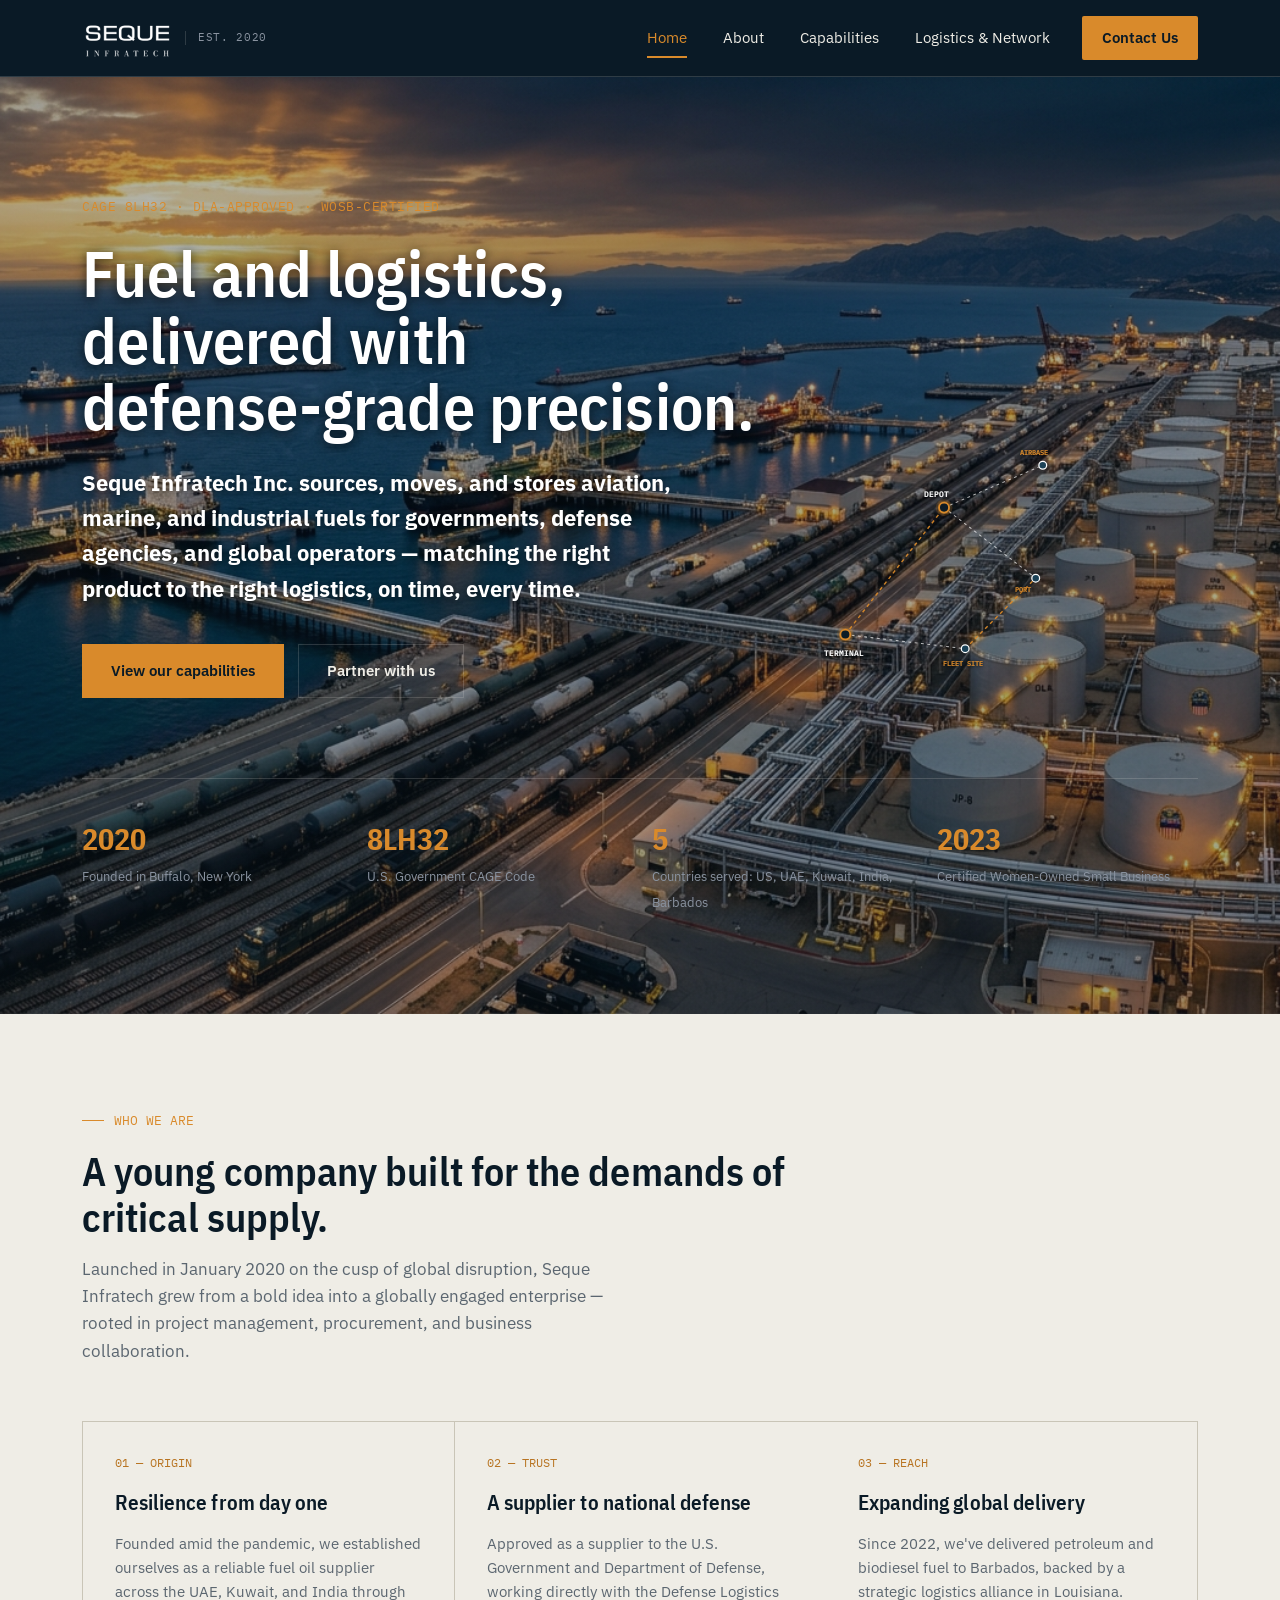
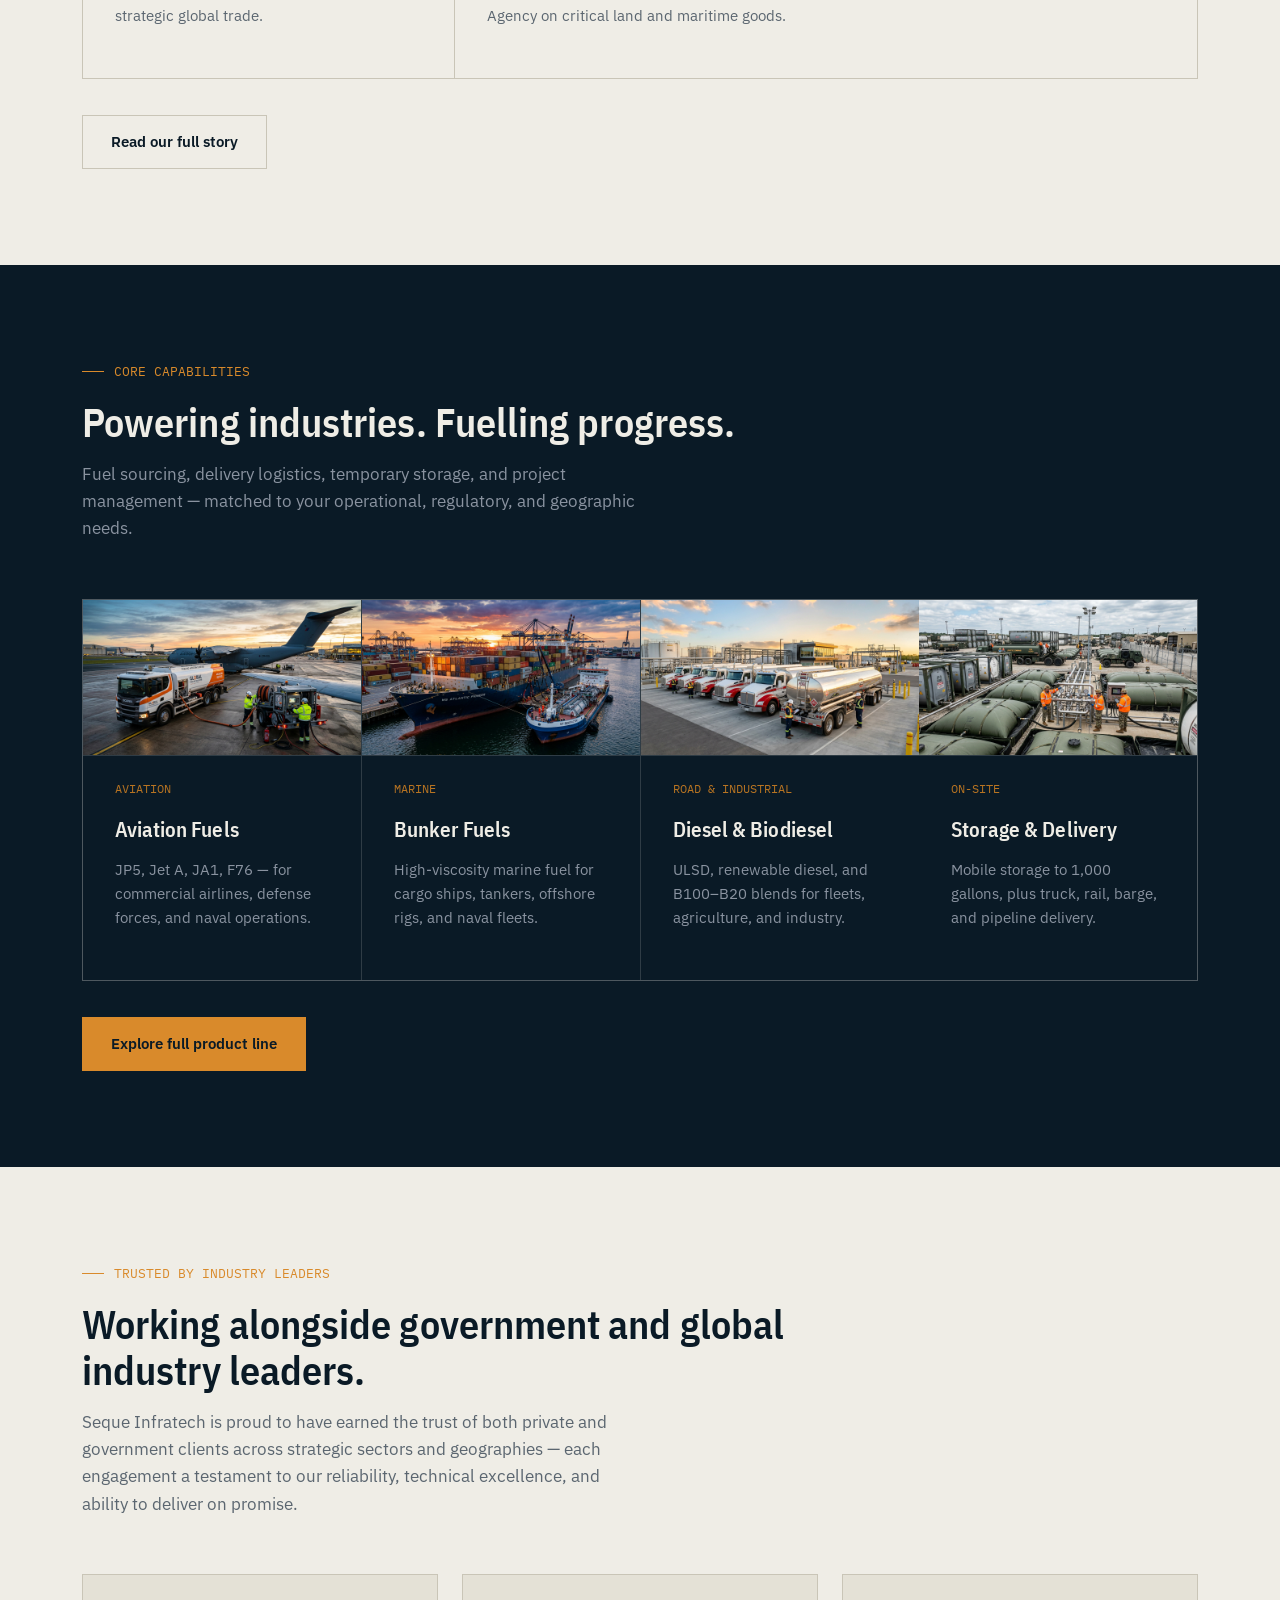
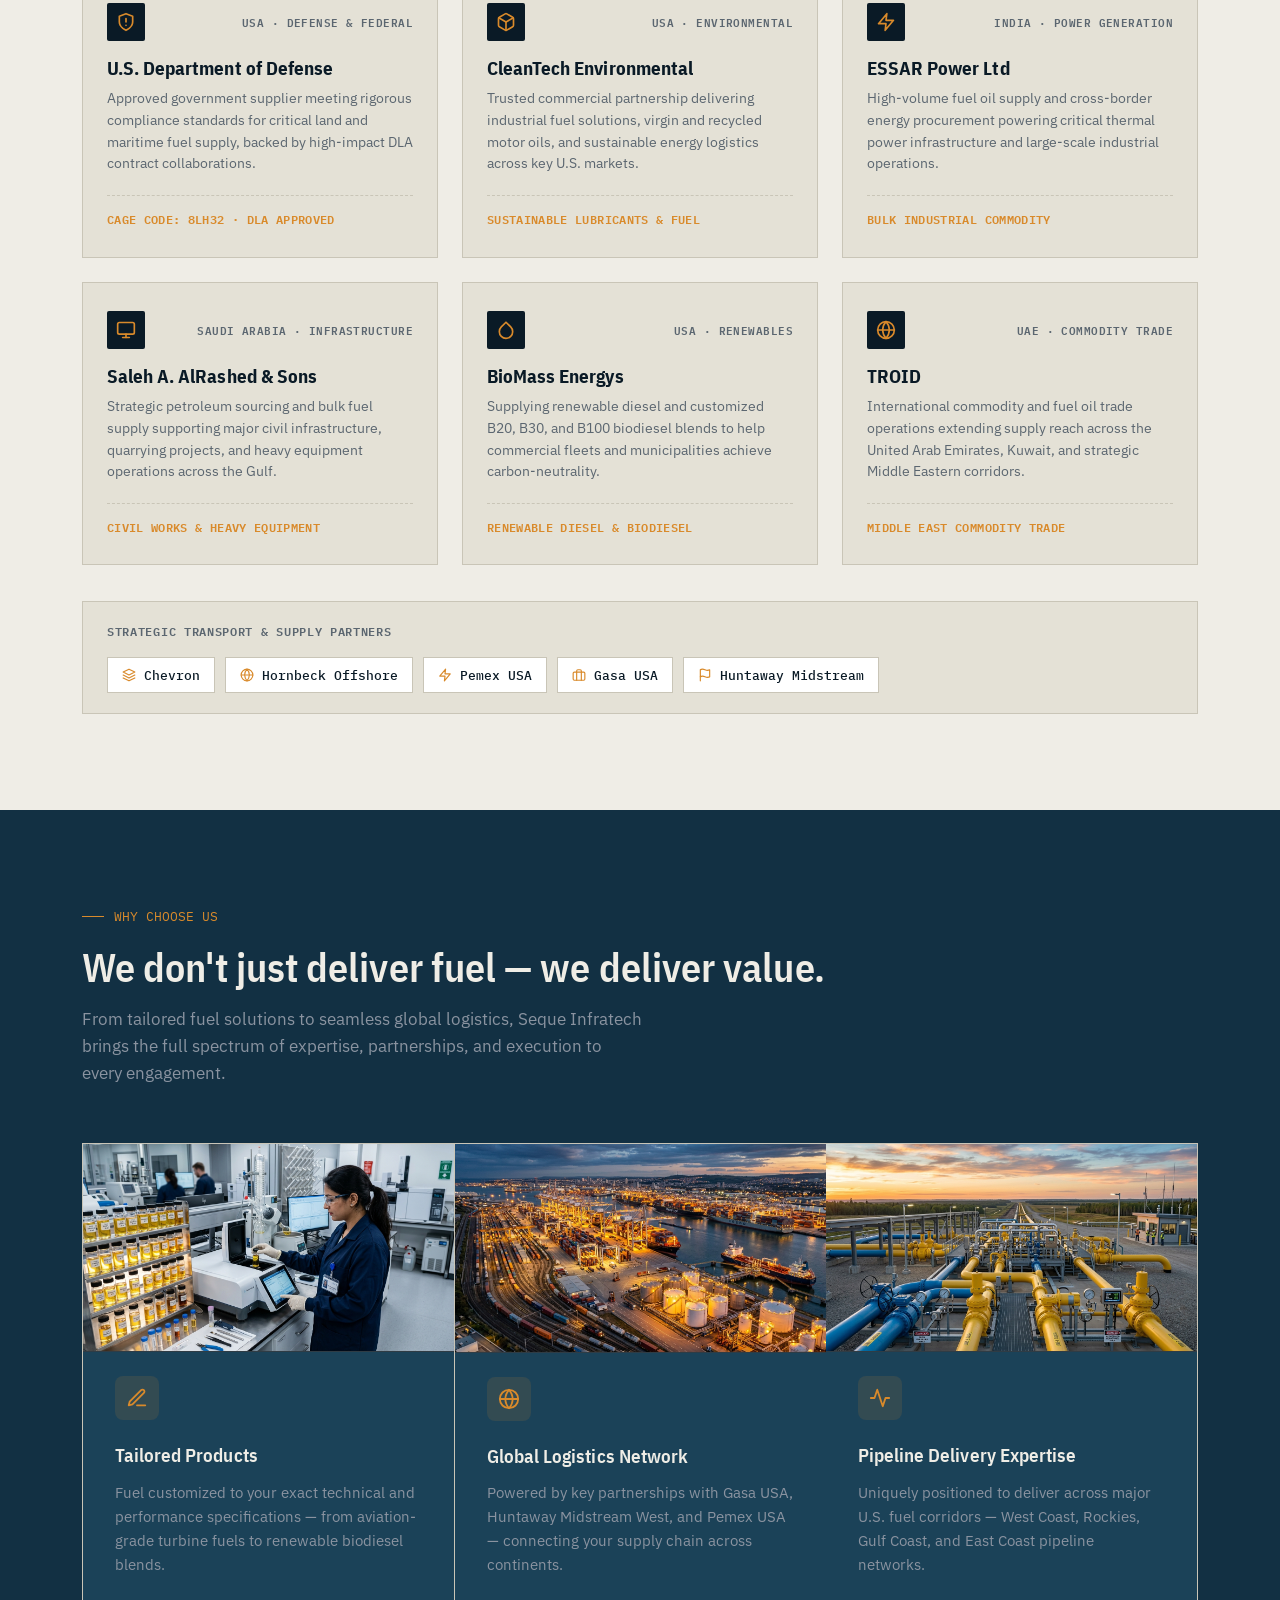
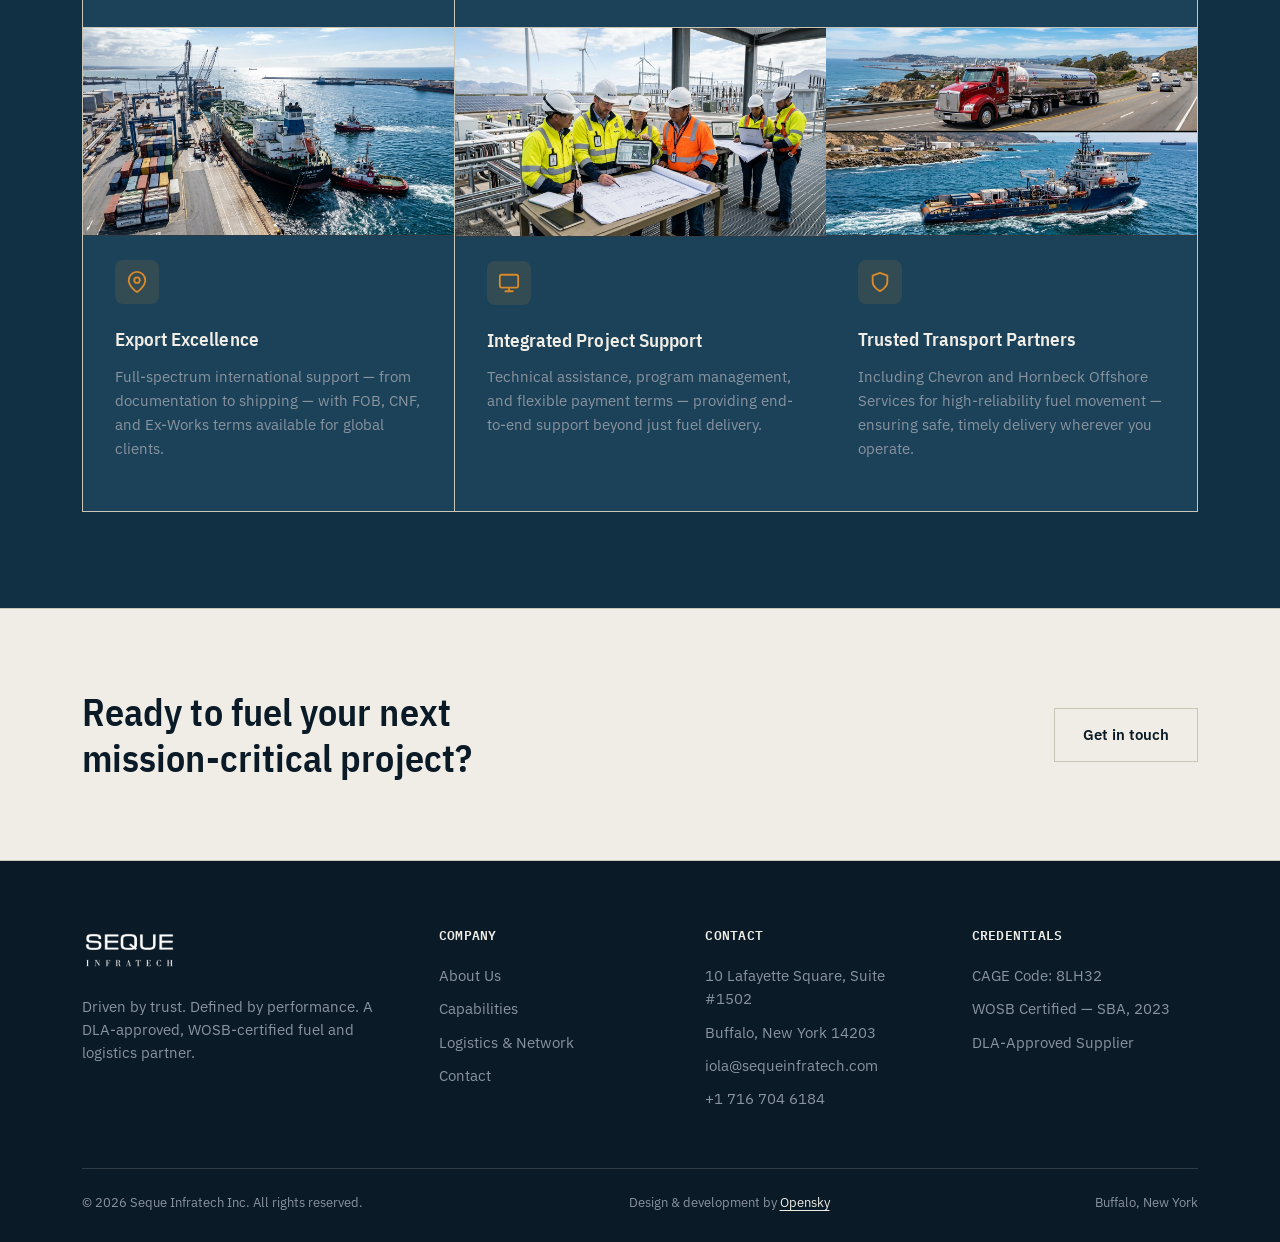
==== commit ff645723: "Fix CTA heading visibility with dark text, keep hero defense-grade precision on one line, and add Op" ====
--- a/index.html
+++ b/index.html
@@ -48,7 +48,7 @@
   <div class="wrap hero-inner">
     <div>
       <div class="hero-kicker reveal">CAGE 8LH32 · DLA-APPROVED · WOSB-CERTIFIED</div>
-      <h1 class="reveal">Fuel and logistics,<br>delivered with defense-grade precision.</h1>
+      <h1 class="reveal">Fuel and logistics,<br>delivered with <span class="hero-nowrap">defense-grade precision.</span></h1>
       <p class="hero-lede reveal">Seque Infratech Inc. sources, moves, and stores aviation, marine, and industrial fuels for governments, defense agencies, and global operators — matching the right product to the right logistics, on time, every time.</p>
       <div class="hero-cta reveal">
         <a href="capabilities.html" class="btn btn-amber">View our capabilities</a>
@@ -396,6 +396,7 @@
     </div>
     <div class="footer-bottom">
       <span>© 2026 Seque Infratech Inc. All rights reserved.</span>
+      <span>Design &amp; development by <a href="https://openskyglobal.com/" target="_blank" rel="noopener noreferrer">Opensky</a></span>
       <span>Buffalo, New York</span>
     </div>
   </div>
--- a/css/style.css
+++ b/css/style.css
@@ -253,7 +253,7 @@
   display:none !important;
   content:none !important;
 }
-.hero-inner{ position:relative; z-index:3; display:grid; grid-template-columns:1.15fr 0.85fr; gap:48px; align-items:end; }
+.hero-inner{ position:relative; z-index:3; display:grid; grid-template-columns:1.25fr 0.75fr; gap:48px; align-items:end; }
 .hero > .wrap{ position:relative; z-index:3; }
 .hero-kicker{
   font-family:var(--font-mono); font-size:13px; color:var(--amber);
@@ -261,7 +261,15 @@
 }
 .hero h1{
   font-size:clamp(38px,5.6vw,64px); line-height:1.04; color:#FFFFFF;
-  max-width:30ch; text-shadow: 0 2px 12px rgba(0,0,0,0.7);
+  max-width:32ch; text-shadow: 0 2px 12px rgba(0,0,0,0.7);
+}
+.hero-nowrap{
+  white-space:nowrap;
+}
+@media (max-width:520px){
+  .hero-nowrap{
+    white-space:normal;
+  }
 }
 .hero-lede{
   margin-top:26px; font-size:22px; font-weight:700; color:#FFFFFF; max-width:46ch; line-height:1.6; text-shadow: 0 2px 8px rgba(0,0,0,0.6);
@@ -507,6 +515,47 @@
   font-family:var(--font-mono); font-size:11.5px; color:var(--grey-light);
 }
 
+/* ---------------- Leadership Grid (About page) ---------------- */
+.leadership-grid{
+  display:grid; grid-template-columns:0.8fr 1.2fr; gap:56px; align-items:start; margin-bottom:56px;
+}
+.leadership-grid + .leadership-grid{
+  padding-top:40px; border-top:1px solid var(--line);
+}
+@media (max-width:768px){
+  .leadership-grid{
+    grid-template-columns:1fr !important;
+    gap:28px;
+    text-align:center;
+  }
+  .leadership-grid .monogram{
+    max-width:220px;
+    margin:0 auto;
+    aspect-ratio:auto;
+    overflow:visible;
+    border:none;
+    background:none;
+  }
+  .leadership-grid .monogram::before{
+    display:none;
+  }
+  .leadership-grid .monogram img.monogram-img{
+    position:relative;
+    inset:auto;
+    width:100%;
+    height:auto;
+    object-fit:contain;
+    border-radius:8px;
+    border:1px solid var(--line);
+  }
+  .leadership-grid h3{
+    font-size:22px !important;
+  }
+  .leadership-grid .quote-block{
+    text-align:left;
+  }
+}
+
 /* ---------------- Client & Partner Showcase ---------------- */
 .client-grid{
   display:grid; grid-template-columns:repeat(3, 1fr); gap:24px;
@@ -605,20 +654,31 @@
 
 /* ---------------- CTA band ---------------- */
 .cta-band{
-  background:var(--slate);
-  color:var(--paper);
+  background:var(--paper);
+  color:var(--ink);
   padding:80px 0;
-  border-top:1px solid var(--line-dark);
-  border-bottom:1px solid var(--line-dark);
+  border-top:1px solid var(--line);
+  border-bottom:1px solid var(--line);
 }
 .cta-band .wrap{
   display:flex; justify-content:space-between; align-items:center; gap:32px; flex-wrap:wrap;
 }
 .cta-band h2{
   font-size:clamp(26px,3.4vw,38px);
-  color:var(--paper);
+  color:var(--ink) !important;
   max-width:24ch;
   line-height:1.2;
+}
+.cta-band .btn-outline-dark{
+  border-color:var(--line);
+  color:var(--ink);
+  background:transparent;
+}
+.cta-band .btn-outline-dark:hover{
+  border-color:var(--ink);
+  background:var(--ink);
+  color:var(--paper);
+  box-shadow:0 8px 20px rgba(10,26,38,0.2);
 }
 
 /* ---------------- Contact ---------------- */
@@ -690,7 +750,9 @@
 .footer-grid p{ font-size:14.5px; max-width:34ch; }
 .footer-grid ul li{ margin-bottom:10px; font-size:14.5px; }
 .footer-grid ul li a:hover{ color:var(--amber); }
-.footer-bottom{ display:flex; justify-content:space-between; padding-top:24px; font-size:13px; flex-wrap:wrap; gap:10px; }
+.footer-bottom{ display:flex; justify-content:space-between; align-items:center; padding-top:24px; font-size:13px; flex-wrap:wrap; gap:10px; }
+.footer-bottom a{ color:var(--paper); text-decoration:underline; text-underline-offset:3px; transition:color .2s ease; }
+.footer-bottom a:hover{ color:var(--amber); }
 @media (max-width:860px){ .footer-grid{ grid-template-columns:1fr 1fr; } }
 @media (max-width:560px){ .footer-grid{ grid-template-columns:1fr; } }
 
